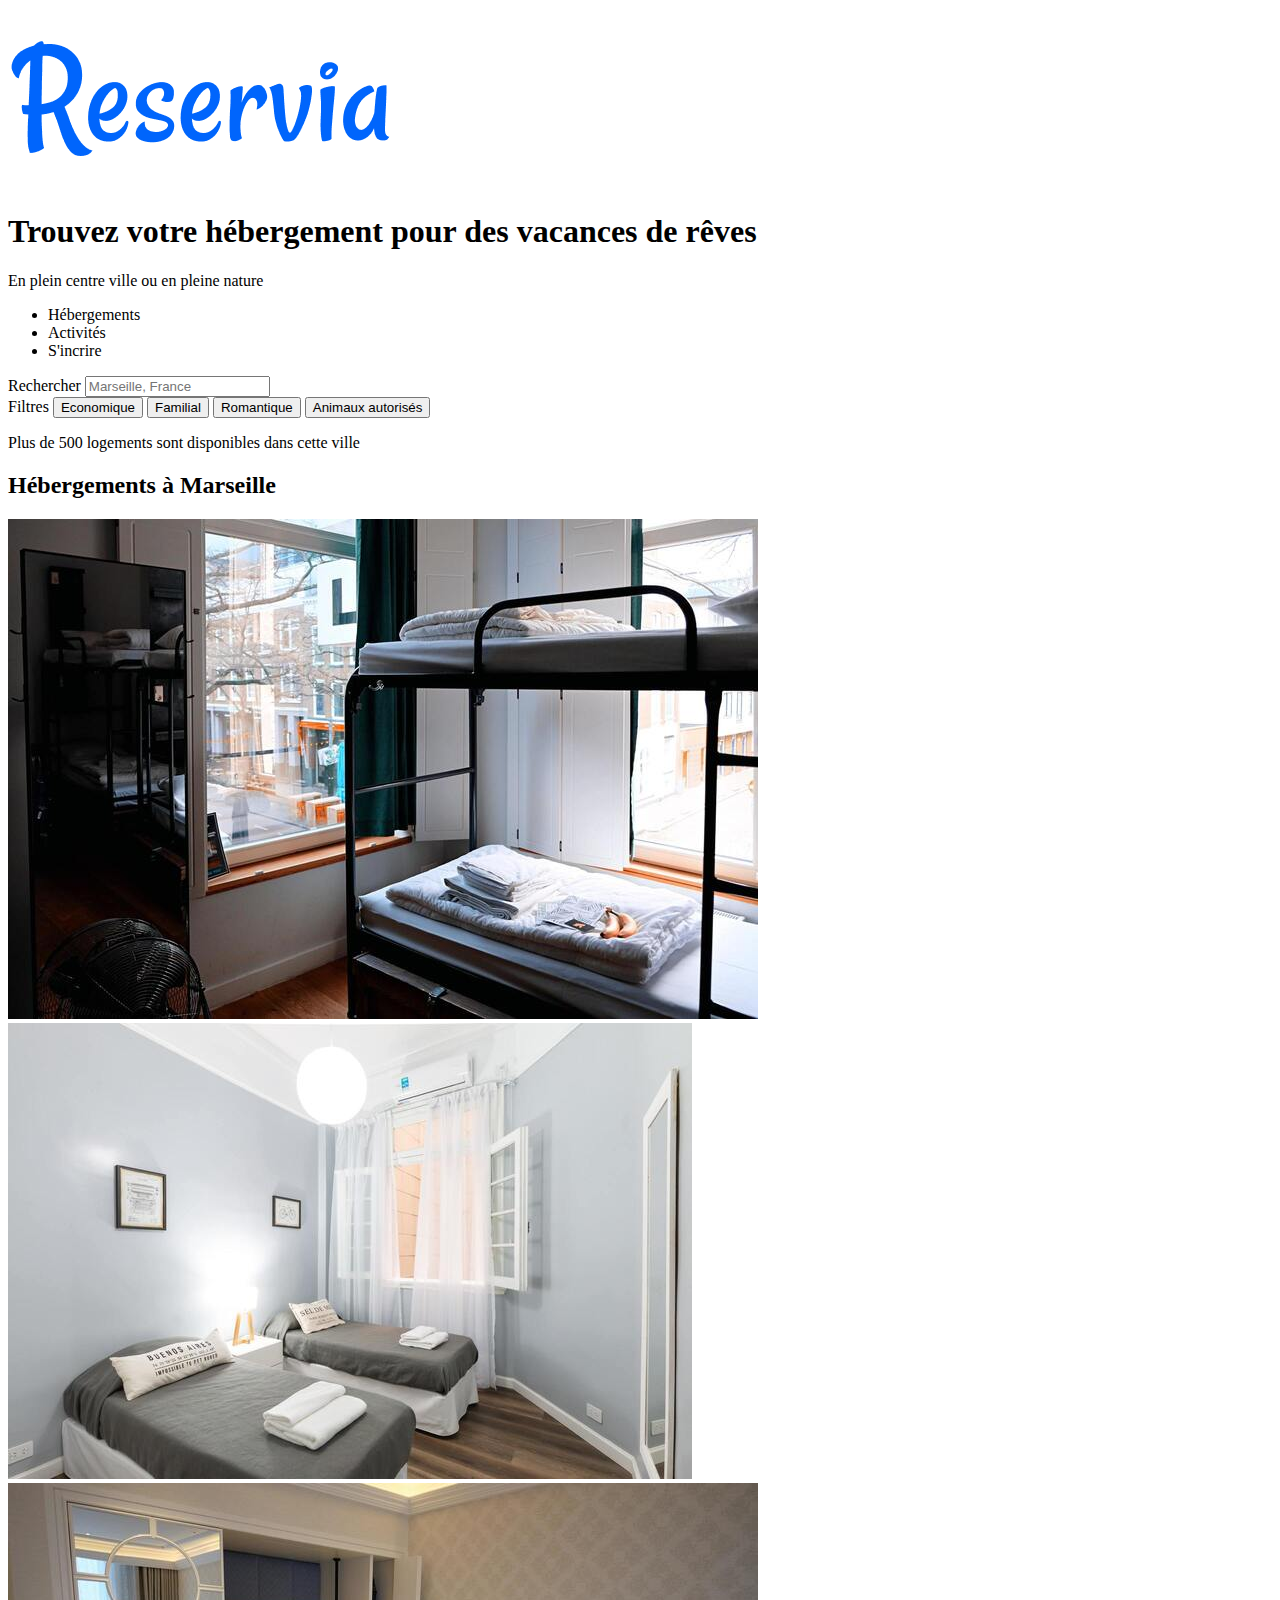
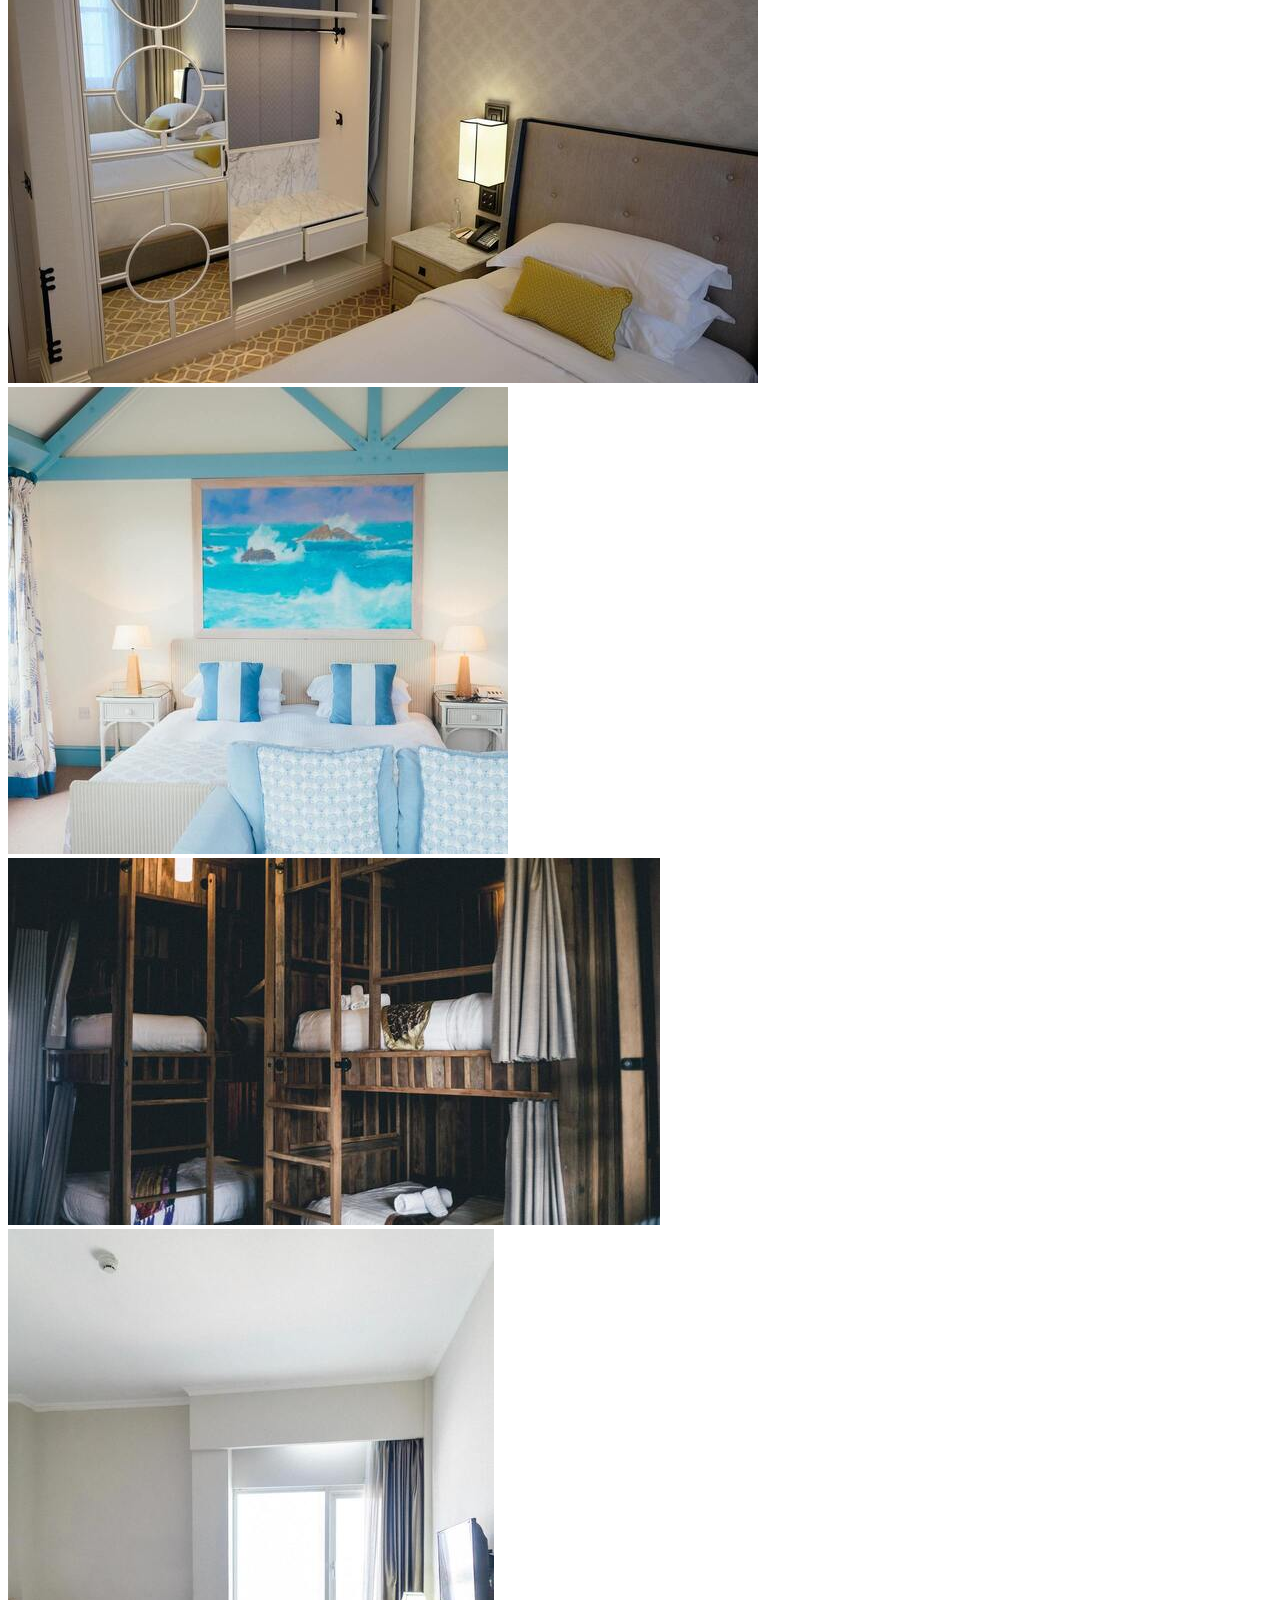
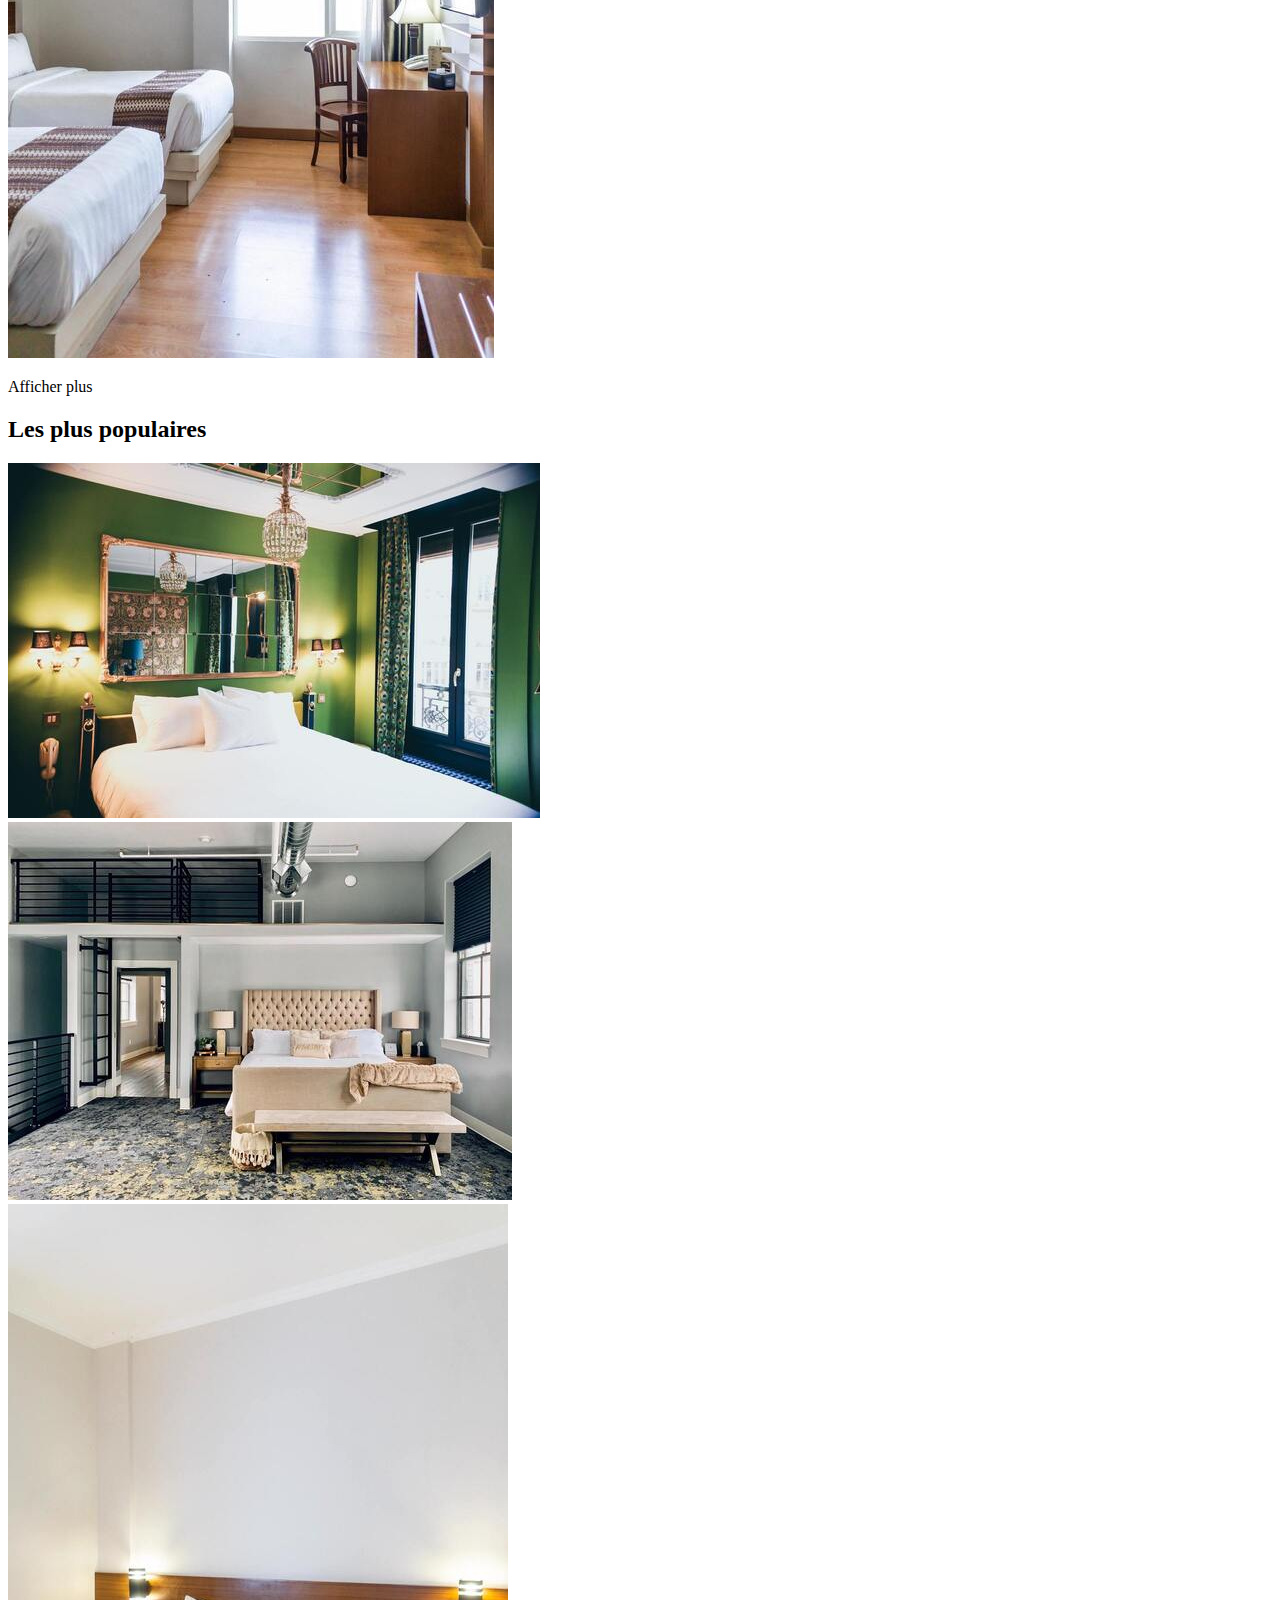
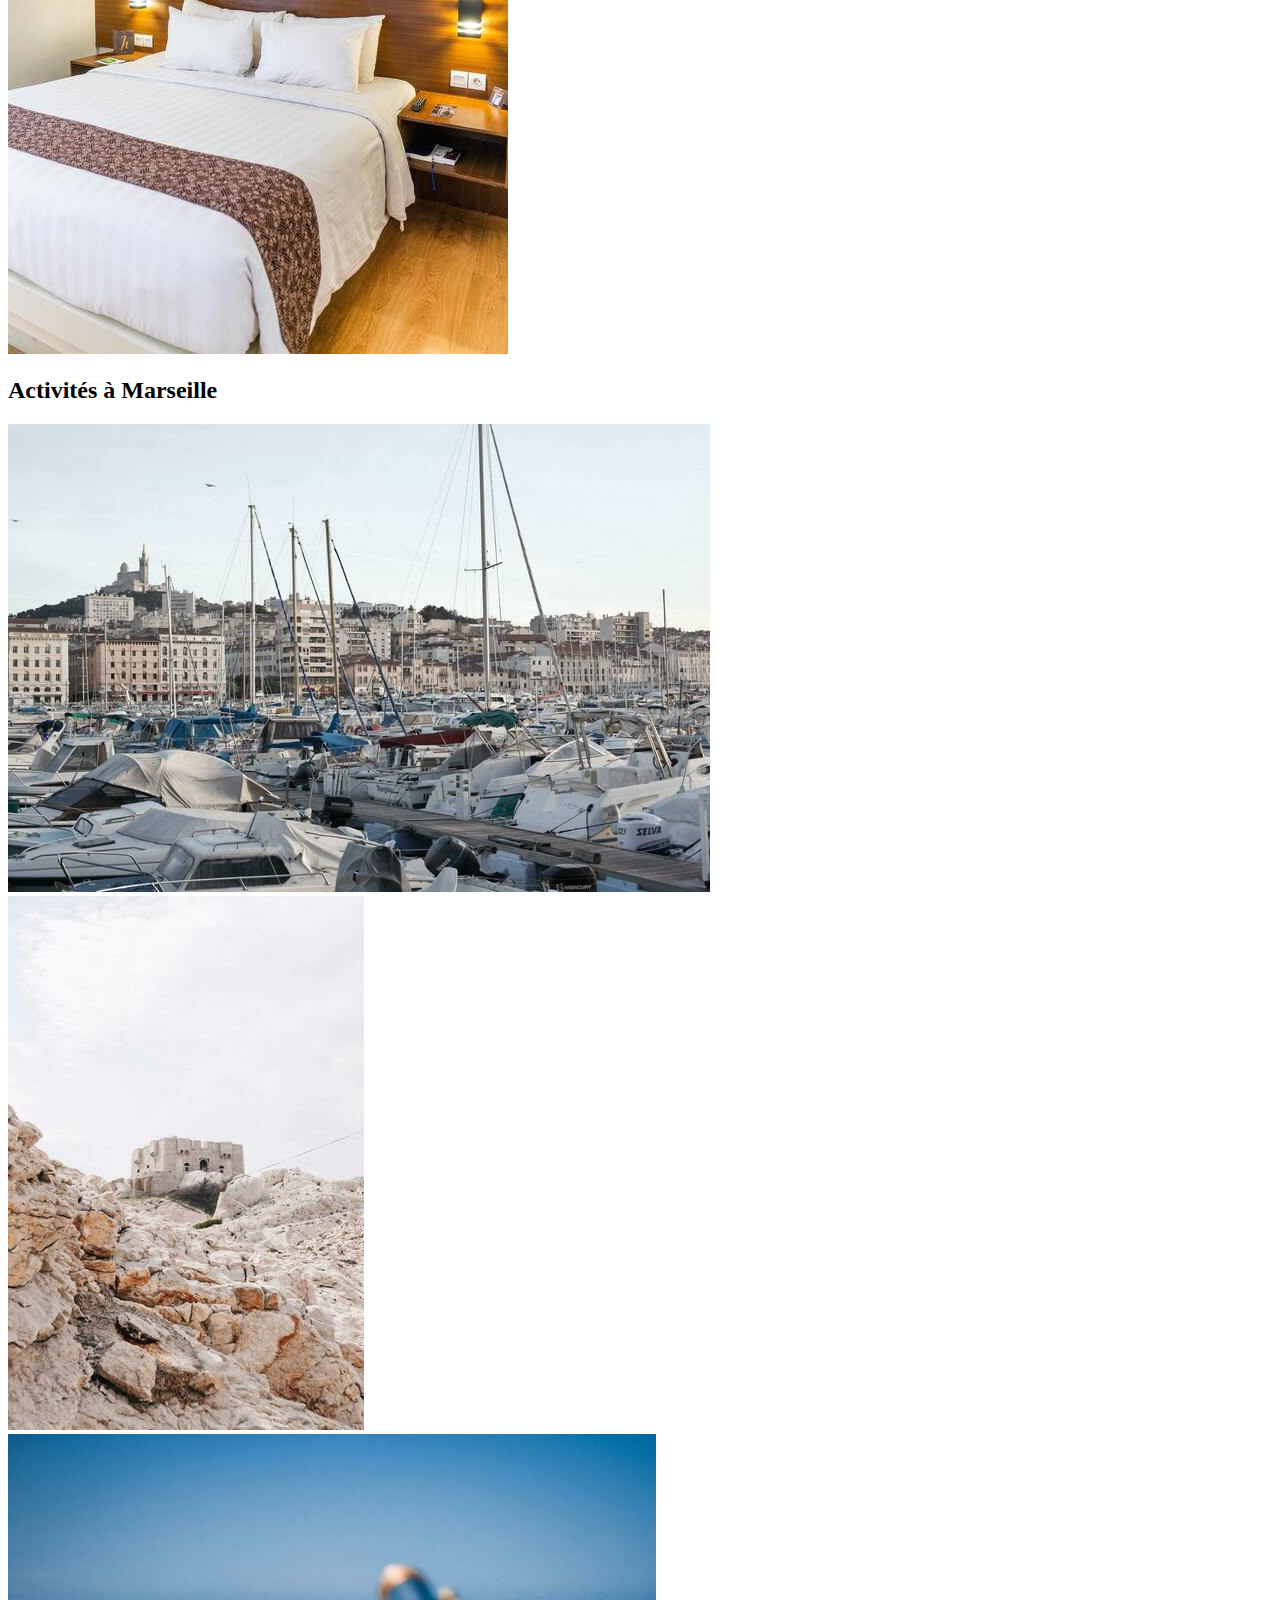
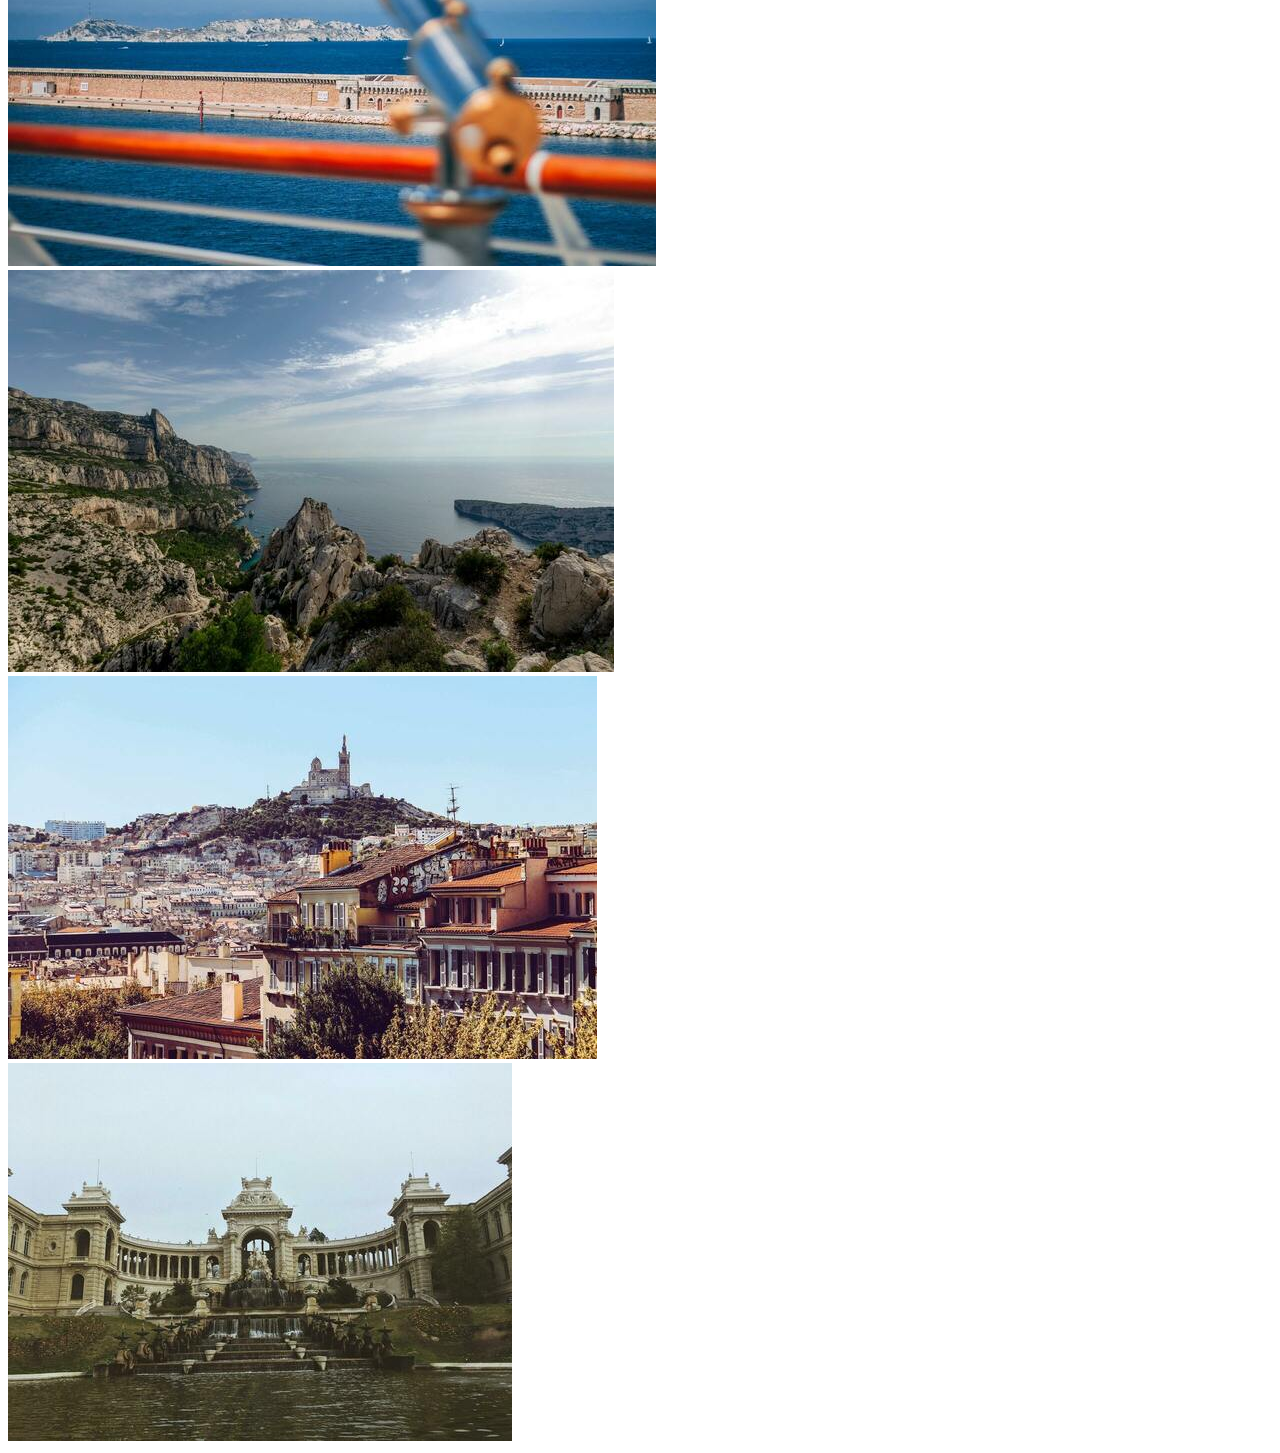
==== index.html @ 9b7e9d99 "add all images" ====
<!DOCTYPE html>
<html>
    <head>
        <meta charset="utf-8"/>
        <title>Reservia</title>
    </head>

    <body>
        <div id="container">
            
            <header>
                <div id="logo">
                    <img src="images/logo/Reservia.png" alt="logo"/>
                </div>

                <div id="slogan">
                    <h1>Trouvez votre hébergement pour des vacances de rêves</h1>
                    <p>En plein centre ville ou en pleine nature</p>
                </div>

                <nav>
                    <ul>
                        <li>Hébergements</li>
                        <li>Activités</li>
                        <li>S'incrire</li>
                    </ul>
                </nav>

                <div id="research">
                    <form methode="get">
                        <label for="research">Rechercher</label>
                        <input type="texte" name="research" id="research" placeholder="Marseille, France"/> 
                    </form>
                </div>

                <div id="filtres">
                    <form methode="get">
                        <label for="filtres">Filtres</label>
                        <input type="submit" value="Economique"/>
                        <input type="submit" value="Familial"/>
                        <input type="submit" value="Romantique"/>
                        <input type="submit" value="Animaux autorisés"/>
                    </form>
                </div>

                <div>
                    <p>Plus de 500 logements sont disponibles dans cette ville</p>
                </div>
            </header>

            <section>
                <article>
                    <h2>Hébergements à Marseille</h2>

                    <div>
                        <img src="images/hebergements/marcus-loke-WQJvWU_HZFo-unsplash.jpg" alt="Auberge La Cannebière"/>
                    </div>
                   
                    <div>
                        <img src="images/hebergements/fred-kleber-gTbaxaVLvsg-unsplash.jpg" alt="Hôtel du port"/>
                    </div>
                    
                    <div>
                        <img src="images/hebergements/reisetopia-B8WIgxA_PFU-unsplash.jpg" alt="Hôtel Les Mouettes"/>
                    </div>
                    
                    <div>
                        <img src="images/hebergements/annie-spratt-Eg1qcIitAuA-unsplash.jpg" alt="Hôtel de la mer"/>
                    </div>
                    
                    <div>
                        <img src="images/hebergements/nicate-lee-kT-ZyaiwBe0-unsplash.jpg" alt="Auberge Le Panier"/>
                    </div>
                    
                    <div>
                        <img src="images/hebergements/febrian-zakaria-M6S1WvfW68A-unsplash.jpg" alt="Hôtel chez Amina"/>
                    </div>
                    
                    <p>Afficher plus</p>
                </article>

                <aside>
                    <h2>Les plus populaires</h2>

                    <div>
                        <img src="images/hebergements/emile-guillemot-Bj_rcSC5XfE-unsplash.jpg" alt="Hôtel Le soleil du matin"/>
                    </div>
                    
                    <div>
                        <img src="images/hebergements/aw-creative-VGs8z60yT2c-unsplash.jpg" alt="Au coeur de l'eau Chamvres d'hôtes"/>
                    </div>
                    
                    <div>
                        <img src="images/hebergements/febrian-zakaria-sjvU0THccQA-unsplash.jpg" alt="Hôtel Tout bleu et Blanc"/>
                    </div>
                    
                </aside>
            </section>

            <section>
                <h2>Activités à Marseille</h2>

                <div>
                    <img src="images/activites/reno-laithienne-QUgJhdY5Fyk-unsplash.jpg" alt="Vieux Port"/>
                </div>

                <div>
                    <img src="images/activites/paul-hermann-QFTrLdQIRhI-unsplash.jpg" alt="Fort de Pomègues"/>
                </div>
                
                <div>
                    <img src="images/activites/kevin-hikari-rV_Qd1l-VXg-unsplash.jpg" alt="Îles du Frioul"/>
                </div>

                <div>
                    <img src="images/activites/kilyan-sockalingum-NR8-cBCN3aI-unsplash.jpg" alt="Parc National des Calanques"/>
                </div>

                <div>
                    <img src="images/activites/florian-wehde-xW9e8gdotxI-unsplash.jpg" alt="Notre-Dame-de-la-Garde"/>
                </div>

                <div>
                    <img src="images/activites/lena-paulin-wH2-EJoDcV0-unsplash.jpg" alt="Parc Longchamp"/>
                </div>
                
            </section>
        </div>

    </body>
</html>
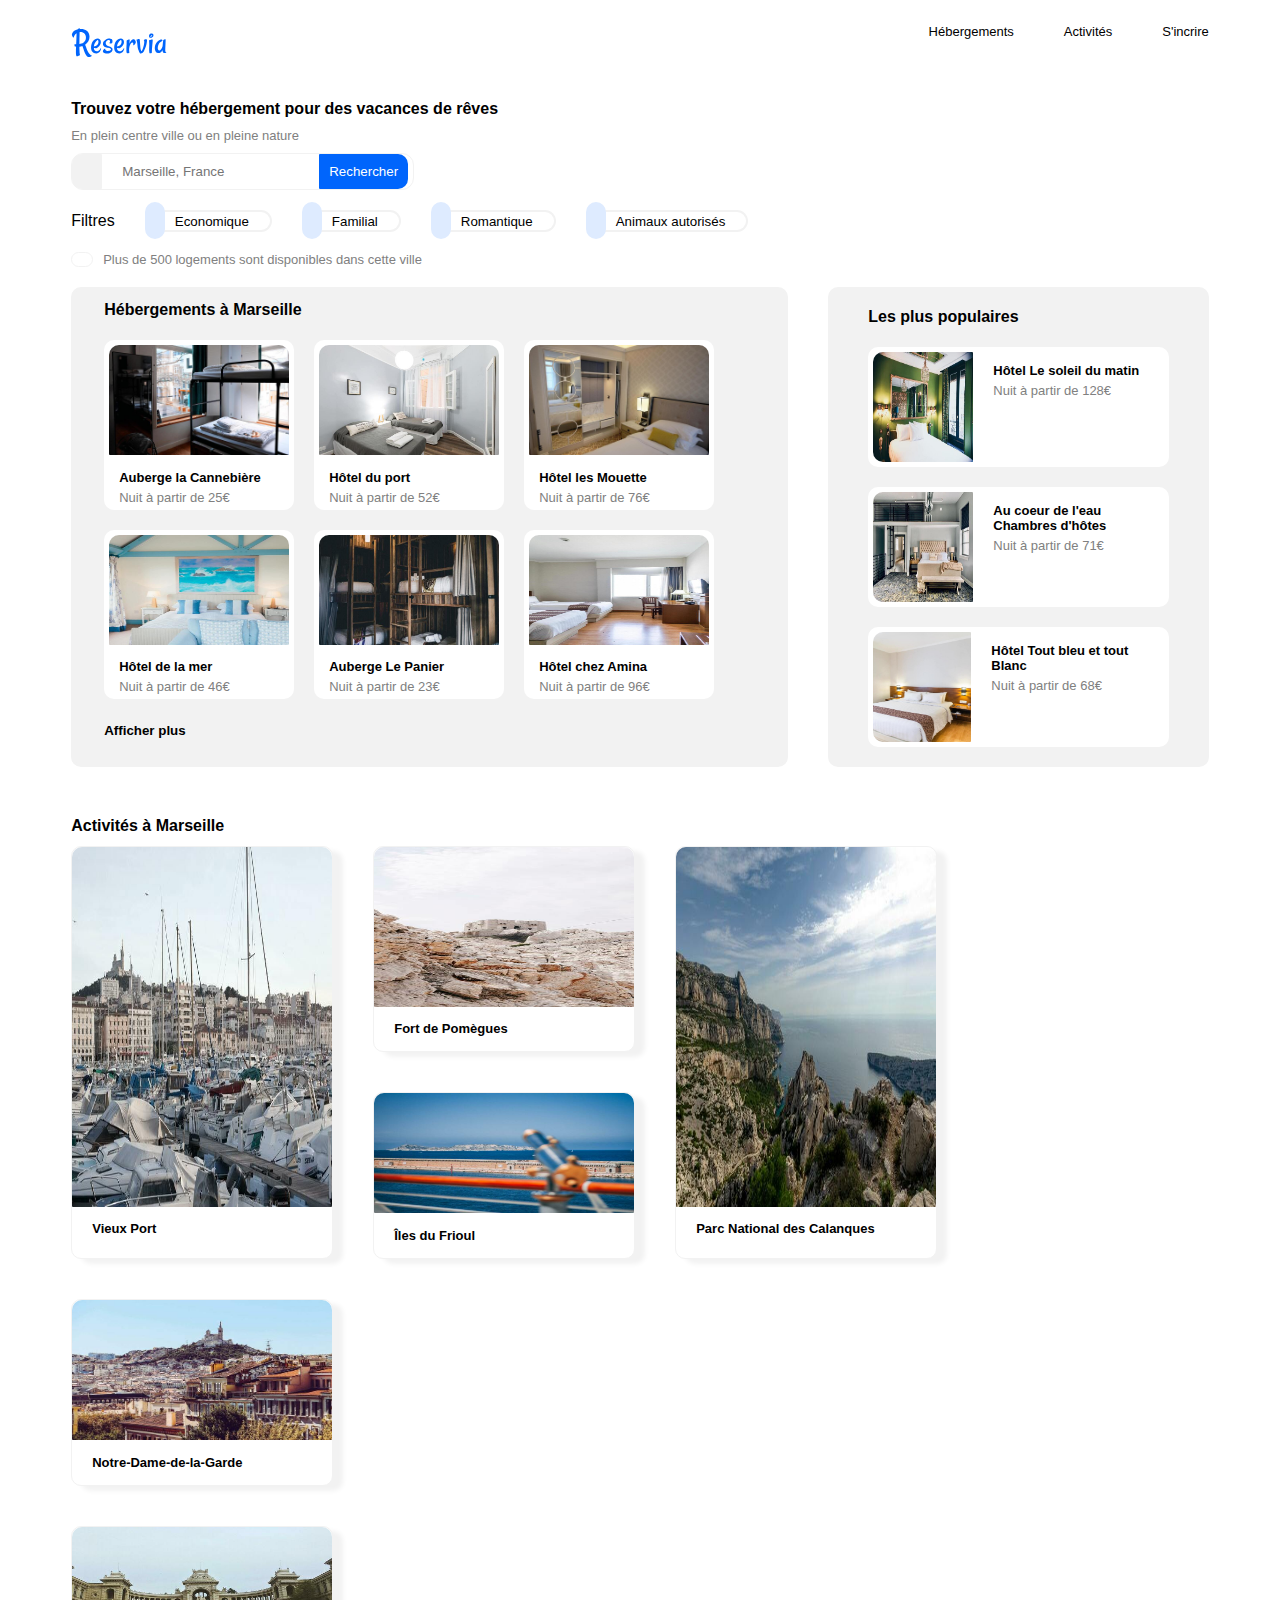
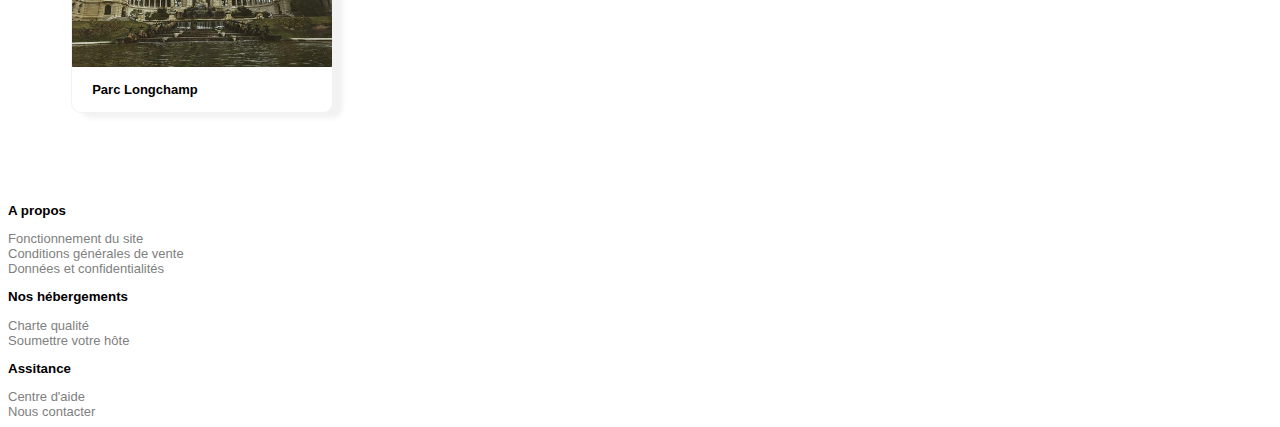
==== commit 81108f39: "edit html and add section 2 css" ====
--- a/index.html
+++ b/index.html
@@ -2,6 +2,8 @@
 <html>
     <head>
         <meta charset="utf-8"/>
+        <link href="fontawesome-free-5.15.1-web/css/all.css" rel="stylesheet">
+        <link href="stylesheet.css" rel="stylesheet">
         <title>Reservia</title>
     </head>
 
@@ -9,8 +11,18 @@
         <div id="container">
             
             <header>
-                <div id="logo">
-                    <img src="images/logo/Reservia.png" alt="logo"/>
+                <div id="header-nav">
+                    <div id="logo">
+                        <img src="images/logo/Reservia.svg" alt="logo"/>
+                    </div>
+    
+                    <nav>
+                        <ul>
+                            <li><a href="#accomodations">Hébergements</a></li>
+                            <li><a href="#activities">Activités</a></li>
+                            <li><a href="#">S'incrire</a></li>
+                        </ul>
+                    </nav>
                 </div>
 
                 <div id="slogan">
@@ -18,113 +30,266 @@
                     <p>En plein centre ville ou en pleine nature</p>
                 </div>
 
-                <nav>
-                    <ul>
-                        <li>Hébergements</li>
-                        <li>Activités</li>
-                        <li>S'incrire</li>
-                    </ul>
-                </nav>
-
                 <div id="research">
+                    <i class="fas fa-map-marker-alt"></i>
+
                     <form methode="get">
-                        <label for="research">Rechercher</label>
-                        <input type="texte" name="research" id="research" placeholder="Marseille, France"/> 
+                        <input type="texte" name="research" id="research_button" placeholder="Marseille, France"/> 
+                        <input type="button" value="Rechercher" id="clic_research"/>
                     </form>
                 </div>
-
-                <div id="filtres">
-                    <form methode="get">
+            
+                <div>
+                    <form id="filter_form" method="get">
                         <label for="filtres">Filtres</label>
-                        <input type="submit" value="Economique"/>
-                        <input type="submit" value="Familial"/>
-                        <input type="submit" value="Romantique"/>
-                        <input type="submit" value="Animaux autorisés"/>
+                        
+                        <div class="filter">
+                            <i class="fas fa-money-bill-wave filter_icon"></i>
+                            <input type="button" value="Economique"/>
+                        </div>
+                        
+                        <div class="filter">
+                            <i class="fas fa-child filter_icon"></i>
+                            <input type="button" value="Familial"/>
+                        </div>        
+                        
+                        <div class="filter">
+                            <i class="fas fa-heart filter_icon"></i>
+                            <input type="button" value="Romantique"/>
+                        </div>
+                        
+                        <div class="filter">
+                            <i class="fas fa-dog filter_icon"></i>
+                            <input type="button" value="Animaux autorisés"/>
+                        </div>       
                     </form>
                 </div>
-
-                <div>
+            
+                <div id="information">
+                    <i class="fas fa-info"></i>
                     <p>Plus de 500 logements sont disponibles dans cette ville</p>
                 </div>
             </header>
 
-            <section>
+            <section id="accomodation_section">
+                
                 <article>
-                    <h2>Hébergements à Marseille</h2>
-
-                    <div>
-                        <img src="images/hebergements/marcus-loke-WQJvWU_HZFo-unsplash.jpg" alt="Auberge La Cannebière"/>
-                    </div>
-                   
-                    <div>
-                        <img src="images/hebergements/fred-kleber-gTbaxaVLvsg-unsplash.jpg" alt="Hôtel du port"/>
+                    <div>
+                        <h1>Hébergements à Marseille</h1>
+                    </div>
+
+                    <div id="accomodations">
+                        <div class="accomodation_border">
+                            <img class="accomodation_pic" src="images/hebergements/marcus-loke-WQJvWU_HZFo-unsplash.jpg" alt="Auberge La Cannebière"/>
+                            <div class="accomodation_description">
+                                <h2>Auberge la Cannebière</h2>
+                                <p>Nuit à partir de 25€</p>
+                                <i class="fas fa-star blue"></i>
+                                <i class="fas fa-star blue"></i>
+                                <i class="fas fa-star blue"></i>
+                                <i class="fas fa-star blue"></i>
+                                <i class="fas fa-star blue"></i>
+                                <i class="fas fa-star"></i>
+                            </div>
+                        </div>
+                       
+                        <div class="accomodation_border">
+                            <img class="accomodation_pic" src="images/hebergements/fred-kleber-gTbaxaVLvsg-unsplash.jpg" alt="Hôtel du port"/>
+                            <div class="accomodation_description">
+                                <h2>Hôtel du port</h2>
+                                <p>Nuit à partir de 52€</p>
+                                <i class="fas fa-star blue"></i>
+                                <i class="fas fa-star blue"></i>
+                                <i class="fas fa-star blue"></i>
+                                <i class="fas fa-star blue"></i>
+                                <i class="fas fa-star blue"></i>
+                                <i class="fas fa-star blue"></i></Var>
+                            </div>
+                        </div>
+                        
+                        <div class="accomodation_border">
+                            <img class="accomodation_pic" src="images/hebergements/reisetopia-B8WIgxA_PFU-unsplash.jpg" alt="Hôtel Les Mouettes"/>
+                            <div class="accomodation_description">
+                                <h2>Hôtel les Mouette</h2>
+                                <p>Nuit à partir de 76€</p>
+                                <i class="fas fa-star blue"></i>
+                                <i class="fas fa-star blue"></i>
+                                <i class="fas fa-star blue"></i>
+                                <i class="fas fa-star blue"></i>
+                                <i class="fas fa-star"></i>
+                            </div>
+                        </div>
+                        
+                        <div class="accomodation_border">
+                            <img class="accomodation_pic" src="images/hebergements/annie-spratt-Eg1qcIitAuA-unsplash.jpg" alt="Hôtel de la mer"/>
+                            <div class="accomodation_description">
+                                <h2>Hôtel de la mer</h2>
+                                <p>Nuit à partir de 46€</p>
+                                <i class="fas fa-star blue"></i>
+                                <i class="fas fa-star blue"></i>
+                                <i class="fas fa-star blue"></i>
+                                <i class="fas fa-star"></i>
+                                <i class="fas fa-star"></i>
+                            </div>
+                        </div>
+                        
+                        <div class="accomodation_border">
+                            <img class="accomodation_pic" src="images/hebergements/nicate-lee-kT-ZyaiwBe0-unsplash.jpg" alt="Auberge Le Panier"/>
+                            <div class="accomodation_description">
+                                <h2>Auberge Le Panier</h2>
+                                <p>Nuit à partir de 23€</p>
+                                <i class="fas fa-star blue"></i>
+                                <i class="fas fa-star blue"></i>
+                                <i class="fas fa-star blue"></i>
+                                <i class="fas fa-star blue"></i>
+                                <i class="fas fa-star"></i>
+                            </div>
+                        </div>
+                        
+                        <div class="accomodation_border">
+                            <img class="accomodation_pic" src="images/hebergements/febrian-zakaria-M6S1WvfW68A-unsplash.jpg" alt="Hôtel chez Amina"/>
+                            <div class="accomodation_description">
+                                <h2>Hôtel chez Amina</h2>
+                                <p>Nuit à partir de 96€</p>
+                                <i class="fas fa-star blue"></i>
+                                <i class="fas fa-star blue"></i>
+                                <i class="fas fa-star blue"></i>
+                                <i class="fas fa-star blue"></i>
+                                <i class="fas fa-star blue"></i>
+                            </div>
+                        </div>
                     </div>
                     
                     <div>
-                        <img src="images/hebergements/reisetopia-B8WIgxA_PFU-unsplash.jpg" alt="Hôtel Les Mouettes"/>
-                    </div>
-                    
-                    <div>
-                        <img src="images/hebergements/annie-spratt-Eg1qcIitAuA-unsplash.jpg" alt="Hôtel de la mer"/>
-                    </div>
-                    
-                    <div>
-                        <img src="images/hebergements/nicate-lee-kT-ZyaiwBe0-unsplash.jpg" alt="Auberge Le Panier"/>
-                    </div>
-                    
-                    <div>
-                        <img src="images/hebergements/febrian-zakaria-M6S1WvfW68A-unsplash.jpg" alt="Hôtel chez Amina"/>
-                    </div>
-                    
-                    <p>Afficher plus</p>
+                        <h3>Afficher plus</h3>
+                    </div>
                 </article>
 
                 <aside>
-                    <h2>Les plus populaires</h2>
-
-                    <div>
-                        <img src="images/hebergements/emile-guillemot-Bj_rcSC5XfE-unsplash.jpg" alt="Hôtel Le soleil du matin"/>
-                    </div>
-                    
-                    <div>
-                        <img src="images/hebergements/aw-creative-VGs8z60yT2c-unsplash.jpg" alt="Au coeur de l'eau Chamvres d'hôtes"/>
-                    </div>
-                    
-                    <div>
-                        <img src="images/hebergements/febrian-zakaria-sjvU0THccQA-unsplash.jpg" alt="Hôtel Tout bleu et Blanc"/>
-                    </div>
-                    
+                    <div id="popular">
+
+                        <div id="popular-chart_line">
+                            <h1>Les plus populaires</h1>
+                            <i class="fas fa-chart-line"></i>
+                        </div>
+    
+                        <div class="popular_accomodation accomodation_border">
+                            <img class="popular_pic" src="images/hebergements/emile-guillemot-Bj_rcSC5XfE-unsplash.jpg" alt="Hôtel Le soleil du matin"/>
+                            <div class="popular_description">
+                                <div class="popular_title">
+                                    <h2>Hôtel Le soleil du matin</h2>
+                                    <p>Nuit à partir de 128€</p>
+                                </div>
+                                <div class="popular_star">
+                                    <i class="fas fa-star blue"></i>
+                                    <i class="fas fa-star blue"></i>
+                                    <i class="fas fa-star blue"></i>
+                                    <i class="fas fa-star blue"></i>
+                                    <i class="fas fa-star blue"></i>
+                                </div>
+                            </div>
+                        </div>
+                        
+                        <div class="popular_accomodation accomodation_border">
+                            <img class="popular_pic" src="images/hebergements/aw-creative-VGs8z60yT2c-unsplash.jpg" alt="Au coeur de l'eau Chambres d'hôtes"/>
+                            <div class="popular_description">
+                                <div class="popular_title">
+                                    <h2>Au coeur de l'eau Chambres d'hôtes</h2>
+                                    <p>Nuit à partir de 71€</p>
+                                </div>
+                                <div class="popular_star">
+                                    <i class="fas fa-star blue"></i>
+                                    <i class="fas fa-star blue"></i>    
+                                    <i class="fas fa-star blue"></i>
+                                    <i class="fas fa-star blue"></i>
+                                    <i class="fas fa-star"></i>
+                                </div>
+                            </div>
+                        </div>
+                        
+                        <div class="popular_accomodation accomodation_border">
+                            <img class="popular_pic" src="images/hebergements/febrian-zakaria-sjvU0THccQA-unsplash.jpg" alt="Hôtel Tout bleu et Blanc"/>
+                            <div class="popular_description">
+                                <div class="popular_title">
+                                    <h2>Hôtel Tout bleu et tout Blanc</h2>
+                                    <p>Nuit à partir de 68€</p>
+                                </div>
+                                <div class="popular_star">
+                                    <i class="fas fa-star blue"></i>
+                                    <i class="fas fa-star blue"></i>
+                                    <i class="fas fa-star blue"></i>
+                                    <i class="fas fa-star blue"></i>
+                                    <i class="fas fa-star"></i>
+                                </div>
+                            </div>
+                        </div>
+                    </div>
                 </aside>
             </section>
 
-            <section>
-                <h2>Activités à Marseille</h2>
-
-                <div>
-                    <img src="images/activites/reno-laithienne-QUgJhdY5Fyk-unsplash.jpg" alt="Vieux Port"/>
-                </div>
-
-                <div>
-                    <img src="images/activites/paul-hermann-QFTrLdQIRhI-unsplash.jpg" alt="Fort de Pomègues"/>
-                </div>
-                
-                <div>
-                    <img src="images/activites/kevin-hikari-rV_Qd1l-VXg-unsplash.jpg" alt="Îles du Frioul"/>
-                </div>
-
-                <div>
-                    <img src="images/activites/kilyan-sockalingum-NR8-cBCN3aI-unsplash.jpg" alt="Parc National des Calanques"/>
-                </div>
-
-                <div>
-                    <img src="images/activites/florian-wehde-xW9e8gdotxI-unsplash.jpg" alt="Notre-Dame-de-la-Garde"/>
-                </div>
-
-                <div>
-                    <img src="images/activites/lena-paulin-wH2-EJoDcV0-unsplash.jpg" alt="Parc Longchamp"/>
-                </div>
-                
+            <section id="activity_section">
+                <div>
+                    <h1>Activités à Marseille</h1>
+                </div>
+
+                <div id="activity">
+                    <div class="activity_border">
+                        <img class="activity_lg_size activity_image" src="images/activites/reno-laithienne-QUgJhdY5Fyk-unsplash.jpg" alt="Vieux Port"/>
+                        <h2 class="activity_description">Vieux Port</h2>
+                    </div>
+    
+                    <div>
+                        <div class="activity_border">
+                            <img class="activity_md_size activity_image" src="images/activites/paul-hermann-QFTrLdQIRhI-unsplash.jpg" alt="Fort de Pomègues"/>
+                            <h2 class="activity_description">Fort de Pomègues</h2>
+                        </div>
+                        
+                        <div class="activity_border">
+                            <img class="activity_sm_size activity_image" src="images/activites/kevin-hikari-rV_Qd1l-VXg-unsplash.jpg" alt="Îles du Frioul"/>
+                            <h2 class="activity_description">Îles du Frioul</h2>
+                        </div>
+                    </div>
+    
+                    <div class="activity_border">
+                        <img class="activity_lg_size activity_image" src="images/activites/kilyan-sockalingum-NR8-cBCN3aI-unsplash.jpg" alt="Parc National des Calanques"/>
+                        <h2 class="activity_description">Parc National des Calanques</h2>
+                    </div>
+    
+                    <div>
+                        <div class="activity_border_last">
+                            <img class="activity_half_size activity_image" src="images/activites/florian-wehde-xW9e8gdotxI-unsplash.jpg" alt="Notre-Dame-de-la-Garde"/>
+                            <h2 class="activity_description">Notre-Dame-de-la-Garde</h2>
+                        </div>
+        
+                        <div class="activity_border_last">
+                            <img class="activity_half_size activity_image" src="images/activites/lena-paulin-wH2-EJoDcV0-unsplash.jpg" alt="Parc Longchamp"/>
+                            <h2 class="activity_description">Parc Longchamp</h2>
+                        </div>
+                    </div>
+                </div>
             </section>
+
+            <footer>
+                <div>
+                    <h3>A propos</h3>
+                    <p>Fonctionnement du site</p>
+                    <p>Conditions générales de vente</p>
+                    <p>Données et confidentialités</p>
+                </div>
+
+                <div>
+                    <h3>Nos hébergements</h3>
+                    <p>Charte qualité</p>
+                    <p>Soumettre votre hôte</p>
+                </div>
+
+                <div>
+                    <h3>Assitance</h3>
+                    <p>Centre d'aide</p>
+                    <p>Nous contacter</p>
+                </div>
+            </footer>
+        
         </div>
 
     </body>
--- a/stylesheet.css
+++ b/stylesheet.css
@@ -0,0 +1,312 @@
+@font-face {
+    font-family: "raleway";
+    src: url("raleway/Raleway-Regular.ttf") format("truetype");
+    font-style: normal;
+    font-weight: normal;
+}
+
+body {
+    font-family: "raleway", Arial, Helvetica, sans-serif;
+    font-weight: normal;
+}
+
+h1 {
+    font-size: medium;
+}
+
+h2 {
+    font-size: small;
+    margin-bottom: 5px;
+}
+
+h3 {
+    font-size: smaller;
+}
+
+#logo {
+    margin-bottom: 20px;
+}
+
+p, li {
+    font-size: small;
+    color: grey;
+}
+
+#header-nav {
+    display: flex;
+    justify-content: space-between;
+}
+
+header {
+    width: 90%;
+    margin: auto;
+    margin-bottom: 20px;
+}
+
+#logo {
+    margin-top: 12px;
+}
+
+ul {
+    list-style-type: none;
+    display: flex;
+    justify-content: flex-end;
+    flex-wrap: wrap;
+}
+
+li {
+    margin-left: 50px;
+}
+
+a {
+    text-decoration: none;
+    color: black;
+}
+
+a:hover {
+    color: #0065FC;
+    border-top: solid 1px #0065FC;
+    padding-top: 20px;
+}
+
+#filter_form {
+    margin: 20px 0px;
+}
+
+form, #research {
+    display: flex;
+}
+
+#research {
+   width: 30%;
+   margin: 10px 0px;
+   border: solid 1px #F2F2F2;
+   border-radius: 12px 12px;
+}
+
+#research_button {
+    padding: 10px 20px;
+}
+
+#clic_research {
+    background-color: #0065FC;
+    border-radius: 1px 10px 10px 1px;
+    padding-right: 10px;
+    color: white;
+}
+
+#clic_research:focus {
+    outline: none;
+}
+
+#information {
+    display: flex;
+}
+
+.fa-map-marker-alt {
+    padding-left: 15px;
+    padding-right: 15px;
+    background-color: #F2F2F2;
+    border-radius: 10px 1px 1px 10px;
+}
+
+.filter_icon {
+    color: #0065FC;
+    background-color: #DEEBFF;
+    border: #DEEBFF;
+    border-radius: 50px 50px;
+    padding: 10px 10px;
+}
+
+input:focus {
+    outline: none;
+}
+
+input {
+    border: none;
+    background-color: white;
+    padding-left: 10px;
+}
+
+input:hover {
+    color:#0065FC;
+    font-weight: bold;
+}
+
+.fa-info {
+    font-size: x-small;
+    color: #0065FC ;
+    border: solid 1px #F2F2F2;
+    border-radius: 50px 50px;
+    margin-right: 10px;
+    padding: 5px 10px;
+}
+
+.filter {
+    border-top: solid 2px #F2F2F2;
+    border-right: solid 2px #F2F2F2;
+    border-bottom: solid 2px #F2F2F2;
+    border-radius: 50px 50px;
+    margin-left: 30px;
+    padding-right: 15px;
+}
+
+label, p, .fa-map-marker-alt {
+    display: flex;
+    align-items: center;
+    margin-top: 0px;
+    margin-bottom: 0px;
+}
+
+article {
+    width: 60%;
+    margin-left: 5%;
+    margin-right: 40px;
+    padding-left: 30px;
+    border: #F2F2F2 solid;
+    background-color: #F2F2F2;
+    border-radius: 10px 10px;
+}
+
+#accomodations {
+    width: auto;
+    display: flex;
+    flex-wrap: wrap;
+}
+
+.accomodation_pic {
+    width: 180px;
+    height: 110px;
+    border-radius: 10px 10px 1px 1px;
+}
+
+.accomodation_description {
+    padding-left: 10px;
+}
+
+.accomodation_border {
+    border: white 2px;
+    background-color: white;
+    border-radius: 10px 10px;
+    margin-bottom: 10px;
+    margin-top: 10px;
+    margin-right: 20px;
+    padding: 5px 5px;
+}
+
+#accomodation_section {
+    display: flex;
+}
+
+aside {
+    width: 30%;
+    margin-right: 5%;
+    border: #F2F2F2;
+    background-color: #F2F2F2;
+    border-radius: 10px 10px;
+    padding: 10px 20px;
+}
+
+#popular {
+    display: flex;
+    flex-direction: column;
+    padding-left: 20px;
+}
+
+.fa-chart-line {
+    margin-top: 20px;
+}
+
+.popular_pic {
+    width: 100px;
+    height: 110px;
+    margin-right: 20px;
+    border-radius: 10px 1px 1px 10px;
+}
+
+#popular-chart_line {
+    display: flex;
+    justify-content: space-between;
+}
+
+.popular_accomodation {
+    display: flex;
+}
+.popular_description {
+    display: flex;
+    flex-direction: column;
+}
+
+.popular_title {
+    display: flex;
+    flex-direction: column;
+    flex: 1;
+}
+
+.fa-star.blue {
+    color: #0065FC;
+    font-size: x-small;
+}
+.fa-star {
+    color: #F2F2F2;
+    font-size: x-small;
+}
+
+#activity_section {
+    width: 90%;
+    margin: auto;
+    margin-top: 50px;
+    margin-bottom: 50px;
+}
+
+#activity {
+    display: flex;
+    flex-wrap: wrap;
+    margin-right: 0px;
+}
+
+.activity_border {
+    border:#F2F2F2 solid 1px;
+    background-color: white;
+    border-radius: 10px 10px;
+    box-shadow: 10px 5px 5px #F2F2F2;
+    margin-right: 40px;
+    margin-bottom: 40px;
+}
+
+.activity_border_last {
+    border:#F2F2F2 solid 1px;
+    background-color: white;
+    border-radius: 10px 10px;
+    box-shadow: 10px 5px 5px #F2F2F2;
+    margin-bottom: 40px;
+}
+
+.activity_image {
+    border-radius: 10px 10px 1px 1px;
+}
+
+.activity_description {
+    padding-left: 20px;
+    padding-bottom: 10px;
+}
+
+.activity_sm_size {
+    width: 260px;
+    height: 120px;
+}
+
+.activity_md_size {
+    width: 260px;
+    height: 160px;
+}
+
+.activity_lg_size {
+    width: 260px;
+    height: 360px;
+}
+
+.activity_half_size {
+    width: 260px;
+    height: 140px;
+}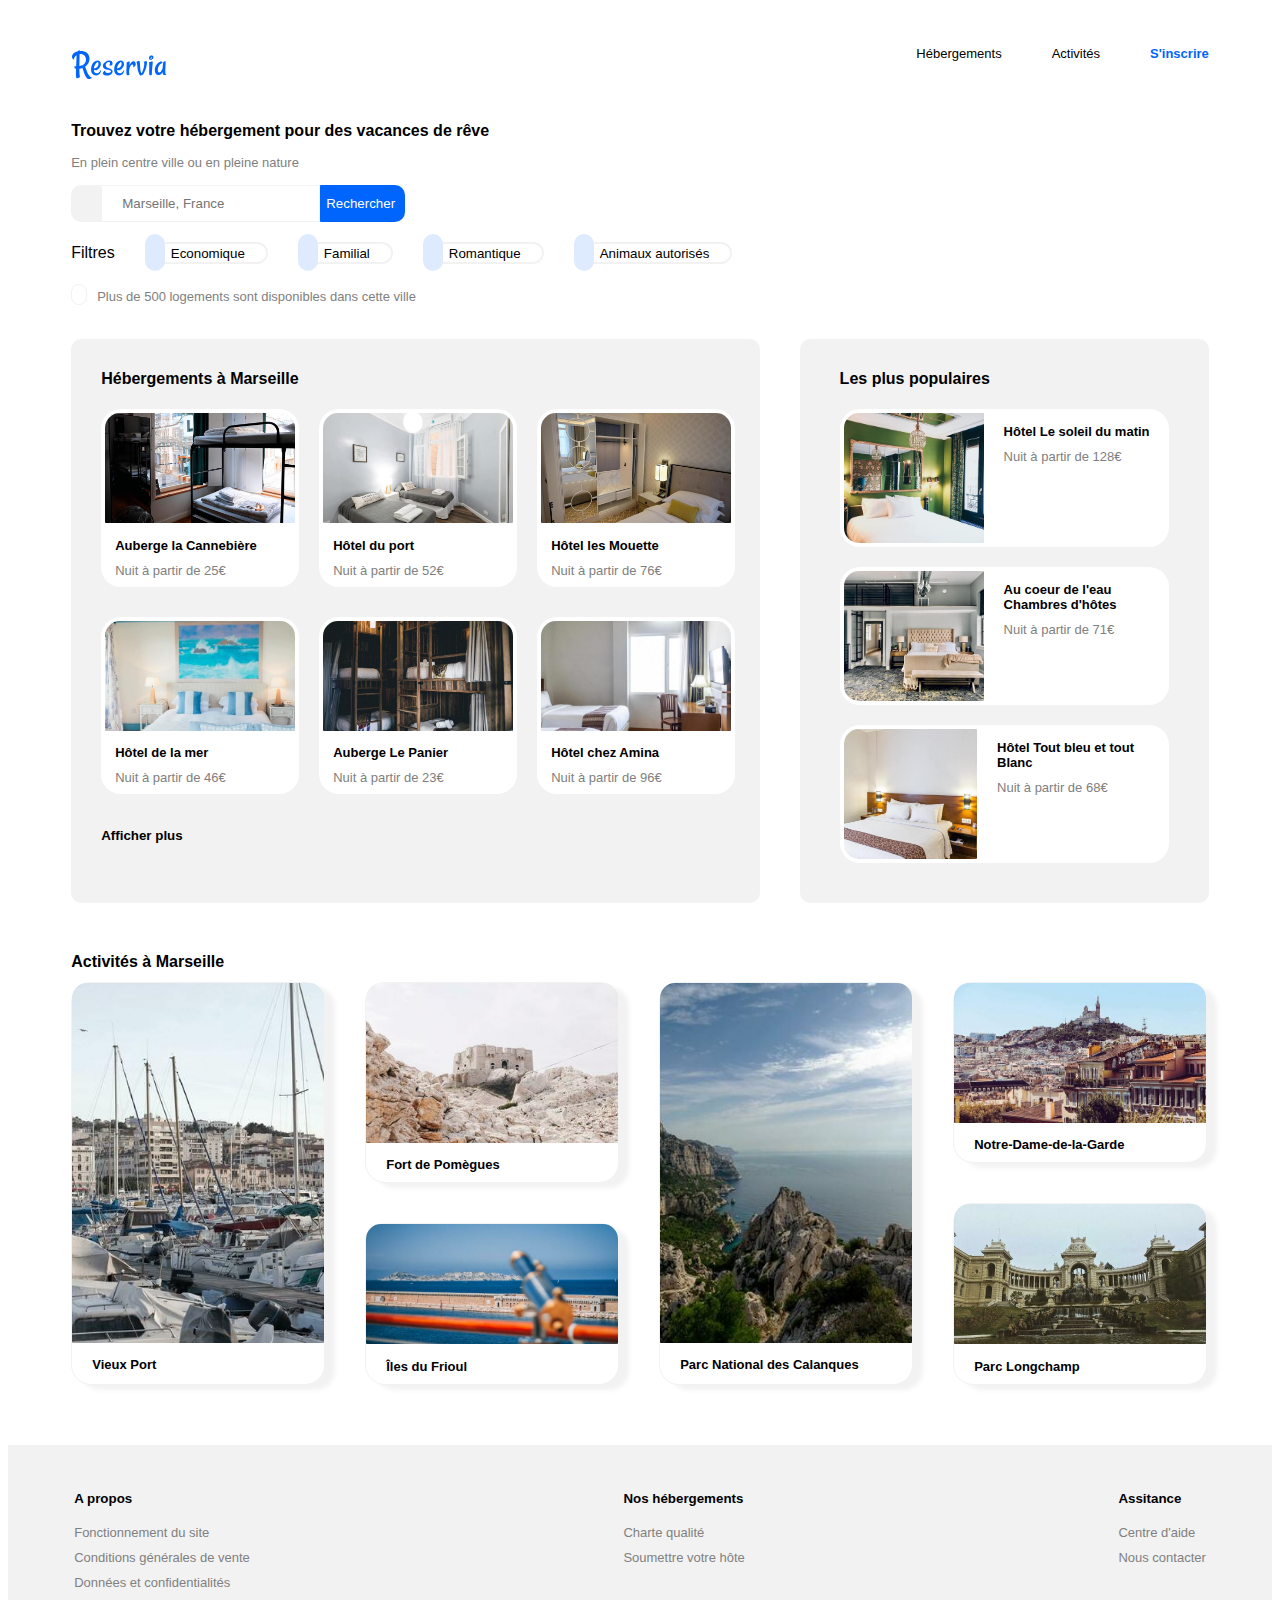
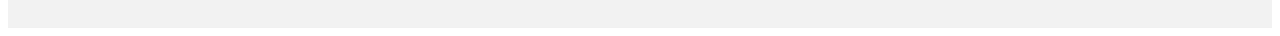
==== commit 2884c2b8: "responsive for tablette" ====
--- a/index.html
+++ b/index.html
@@ -18,15 +18,15 @@
     
                     <nav>
                         <ul>
-                            <li><a href="#accomodations">Hébergements</a></li>
-                            <li><a href="#activities">Activités</a></li>
-                            <li><a href="#">S'incrire</a></li>
+                            <li><a href="#accomodation_section">Hébergements</a></li>
+                            <li><a href="#activity">Activités</a></li>
+                            <li><a href="#"><strong>S'inscrire</strong></a></li>
                         </ul>
                     </nav>
                 </div>
 
                 <div id="slogan">
-                    <h1>Trouvez votre hébergement pour des vacances de rêves</h1>
+                    <h1>Trouvez votre hébergement pour des vacances de rêve</h1>
                     <p>En plein centre ville ou en pleine nature</p>
                 </div>
 
@@ -36,7 +36,11 @@
                     <form methode="get">
                         <input type="texte" name="research" id="research_button" placeholder="Marseille, France"/> 
                         <input type="button" value="Rechercher" id="clic_research"/>
+                        <i class="fas fa-search"></i>
                     </form>
+
+                    
+
                 </div>
             
                 <div>
@@ -61,12 +65,15 @@
                         <div class="filter">
                             <i class="fas fa-dog filter_icon"></i>
                             <input type="button" value="Animaux autorisés"/>
-                        </div>       
+                        </div>
+                        
                     </form>
                 </div>
             
                 <div id="information">
-                    <i class="fas fa-info"></i>
+                    <div>
+                        <i class="fas fa-info"></i>
+                    </div>
                     <p>Plus de 500 logements sont disponibles dans cette ville</p>
                 </div>
             </header>
@@ -78,9 +85,9 @@
                         <h1>Hébergements à Marseille</h1>
                     </div>
 
-                    <div id="accomodations">
-                        <div class="accomodation_border">
-                            <img class="accomodation_pic" src="images/hebergements/marcus-loke-WQJvWU_HZFo-unsplash.jpg" alt="Auberge La Cannebière"/>
+                    <div id="accomodation">
+                        <div class="accomodation_border">
+                            <img class="accomodation_image cover_image" src="images/hebergements/marcus-loke-WQJvWU_HZFo-unsplash.jpg" alt="Auberge La Cannebière"/>
                             <div class="accomodation_description">
                                 <h2>Auberge la Cannebière</h2>
                                 <p>Nuit à partir de 25€</p>
@@ -94,7 +101,7 @@
                         </div>
                        
                         <div class="accomodation_border">
-                            <img class="accomodation_pic" src="images/hebergements/fred-kleber-gTbaxaVLvsg-unsplash.jpg" alt="Hôtel du port"/>
+                            <img class="accomodation_image cover_image" src="images/hebergements/fred-kleber-gTbaxaVLvsg-unsplash.jpg" alt="Hôtel du port"/>
                             <div class="accomodation_description">
                                 <h2>Hôtel du port</h2>
                                 <p>Nuit à partir de 52€</p>
@@ -108,7 +115,7 @@
                         </div>
                         
                         <div class="accomodation_border">
-                            <img class="accomodation_pic" src="images/hebergements/reisetopia-B8WIgxA_PFU-unsplash.jpg" alt="Hôtel Les Mouettes"/>
+                            <img class="accomodation_image cover_image" src="images/hebergements/reisetopia-B8WIgxA_PFU-unsplash.jpg" alt="Hôtel Les Mouettes"/>
                             <div class="accomodation_description">
                                 <h2>Hôtel les Mouette</h2>
                                 <p>Nuit à partir de 76€</p>
@@ -121,7 +128,7 @@
                         </div>
                         
                         <div class="accomodation_border">
-                            <img class="accomodation_pic" src="images/hebergements/annie-spratt-Eg1qcIitAuA-unsplash.jpg" alt="Hôtel de la mer"/>
+                            <img class="accomodation_image cover_image" src="images/hebergements/annie-spratt-Eg1qcIitAuA-unsplash.jpg" alt="Hôtel de la mer"/>
                             <div class="accomodation_description">
                                 <h2>Hôtel de la mer</h2>
                                 <p>Nuit à partir de 46€</p>
@@ -134,7 +141,7 @@
                         </div>
                         
                         <div class="accomodation_border">
-                            <img class="accomodation_pic" src="images/hebergements/nicate-lee-kT-ZyaiwBe0-unsplash.jpg" alt="Auberge Le Panier"/>
+                            <img class="accomodation_image cover_image" src="images/hebergements/nicate-lee-kT-ZyaiwBe0-unsplash.jpg" alt="Auberge Le Panier"/>
                             <div class="accomodation_description">
                                 <h2>Auberge Le Panier</h2>
                                 <p>Nuit à partir de 23€</p>
@@ -147,7 +154,7 @@
                         </div>
                         
                         <div class="accomodation_border">
-                            <img class="accomodation_pic" src="images/hebergements/febrian-zakaria-M6S1WvfW68A-unsplash.jpg" alt="Hôtel chez Amina"/>
+                            <img class="accomodation_image cover_image" src="images/hebergements/febrian-zakaria-M6S1WvfW68A-unsplash.jpg" alt="Hôtel chez Amina"/>
                             <div class="accomodation_description">
                                 <h2>Hôtel chez Amina</h2>
                                 <p>Nuit à partir de 96€</p>
@@ -173,53 +180,55 @@
                             <i class="fas fa-chart-line"></i>
                         </div>
     
-                        <div class="popular_accomodation accomodation_border">
-                            <img class="popular_pic" src="images/hebergements/emile-guillemot-Bj_rcSC5XfE-unsplash.jpg" alt="Hôtel Le soleil du matin"/>
-                            <div class="popular_description">
-                                <div class="popular_title">
-                                    <h2>Hôtel Le soleil du matin</h2>
-                                    <p>Nuit à partir de 128€</p>
+                        <div id="all_popular">
+                            <div class="popular_accomodation accomodation_popular_border">
+                                <img class="popular_image cover_image" src="images/hebergements/emile-guillemot-Bj_rcSC5XfE-unsplash.jpg" alt="Hôtel Le soleil du matin"/>
+                                <div class="popular_description">
+                                    <div class="popular_title">
+                                        <h2>Hôtel Le soleil du matin</h2>
+                                        <p>Nuit à partir de 128€</p>
+                                    </div>
+                                    <div class="popular_star">
+                                        <i class="fas fa-star blue"></i>
+                                        <i class="fas fa-star blue"></i>
+                                        <i class="fas fa-star blue"></i>
+                                        <i class="fas fa-star blue"></i>
+                                        <i class="fas fa-star blue"></i>
+                                    </div>
                                 </div>
-                                <div class="popular_star">
-                                    <i class="fas fa-star blue"></i>
-                                    <i class="fas fa-star blue"></i>
-                                    <i class="fas fa-star blue"></i>
-                                    <i class="fas fa-star blue"></i>
-                                    <i class="fas fa-star blue"></i>
+                            </div>
+                            
+                            <div class="popular_accomodation accomodation_popular_border">
+                                <img class="popular_image cover_image" src="images/hebergements/aw-creative-VGs8z60yT2c-unsplash.jpg" alt="Au coeur de l'eau Chambres d'hôtes"/>
+                                <div class="popular_description">
+                                    <div class="popular_title">
+                                        <h2>Au coeur de l'eau Chambres d'hôtes</h2>
+                                        <p>Nuit à partir de 71€</p>
+                                    </div>
+                                    <div class="popular_star">
+                                        <i class="fas fa-star blue"></i>
+                                        <i class="fas fa-star blue"></i>    
+                                        <i class="fas fa-star blue"></i>
+                                        <i class="fas fa-star blue"></i>
+                                        <i class="fas fa-star"></i>
+                                    </div>
                                 </div>
                             </div>
-                        </div>
-                        
-                        <div class="popular_accomodation accomodation_border">
-                            <img class="popular_pic" src="images/hebergements/aw-creative-VGs8z60yT2c-unsplash.jpg" alt="Au coeur de l'eau Chambres d'hôtes"/>
-                            <div class="popular_description">
-                                <div class="popular_title">
-                                    <h2>Au coeur de l'eau Chambres d'hôtes</h2>
-                                    <p>Nuit à partir de 71€</p>
-                                </div>
-                                <div class="popular_star">
-                                    <i class="fas fa-star blue"></i>
-                                    <i class="fas fa-star blue"></i>    
-                                    <i class="fas fa-star blue"></i>
-                                    <i class="fas fa-star blue"></i>
-                                    <i class="fas fa-star"></i>
-                                </div>
-                            </div>
-                        </div>
-                        
-                        <div class="popular_accomodation accomodation_border">
-                            <img class="popular_pic" src="images/hebergements/febrian-zakaria-sjvU0THccQA-unsplash.jpg" alt="Hôtel Tout bleu et Blanc"/>
-                            <div class="popular_description">
-                                <div class="popular_title">
-                                    <h2>Hôtel Tout bleu et tout Blanc</h2>
-                                    <p>Nuit à partir de 68€</p>
-                                </div>
-                                <div class="popular_star">
-                                    <i class="fas fa-star blue"></i>
-                                    <i class="fas fa-star blue"></i>
-                                    <i class="fas fa-star blue"></i>
-                                    <i class="fas fa-star blue"></i>
-                                    <i class="fas fa-star"></i>
+                            
+                            <div class="popular_accomodation accomodation_popular_border">
+                                <img class="popular_image cover_image" src="images/hebergements/febrian-zakaria-sjvU0THccQA-unsplash.jpg" alt="Hôtel Tout bleu et Blanc"/>
+                                <div class="popular_description">
+                                    <div class="popular_title">
+                                        <h2>Hôtel Tout bleu et tout Blanc</h2>
+                                        <p>Nuit à partir de 68€</p>
+                                    </div>
+                                    <div class="popular_star">
+                                        <i class="fas fa-star blue"></i>
+                                        <i class="fas fa-star blue"></i>
+                                        <i class="fas fa-star blue"></i>
+                                        <i class="fas fa-star blue"></i>
+                                        <i class="fas fa-star"></i>
+                                    </div>
                                 </div>
                             </div>
                         </div>
@@ -234,35 +243,35 @@
 
                 <div id="activity">
                     <div class="activity_border">
-                        <img class="activity_lg_size activity_image" src="images/activites/reno-laithienne-QUgJhdY5Fyk-unsplash.jpg" alt="Vieux Port"/>
+                        <img class="activity_lg_size activity_image cover_image" src="images/activites/reno-laithienne-QUgJhdY5Fyk-unsplash.jpg" alt="Vieux Port"/>
                         <h2 class="activity_description">Vieux Port</h2>
                     </div>
     
                     <div>
                         <div class="activity_border">
-                            <img class="activity_md_size activity_image" src="images/activites/paul-hermann-QFTrLdQIRhI-unsplash.jpg" alt="Fort de Pomègues"/>
+                            <img class="activity_md_size activity_image cover_image" src="images/activites/paul-hermann-QFTrLdQIRhI-unsplash.jpg" alt="Fort de Pomègues"/>
                             <h2 class="activity_description">Fort de Pomègues</h2>
                         </div>
                         
                         <div class="activity_border">
-                            <img class="activity_sm_size activity_image" src="images/activites/kevin-hikari-rV_Qd1l-VXg-unsplash.jpg" alt="Îles du Frioul"/>
+                            <img class="activity_sm_size activity_image cover_image" src="images/activites/kevin-hikari-rV_Qd1l-VXg-unsplash.jpg" alt="Îles du Frioul"/>
                             <h2 class="activity_description">Îles du Frioul</h2>
                         </div>
                     </div>
     
                     <div class="activity_border">
-                        <img class="activity_lg_size activity_image" src="images/activites/kilyan-sockalingum-NR8-cBCN3aI-unsplash.jpg" alt="Parc National des Calanques"/>
+                        <img class="activity_lg_size activity_image cover_image" src="images/activites/kilyan-sockalingum-NR8-cBCN3aI-unsplash.jpg" alt="Parc National des Calanques"/>
                         <h2 class="activity_description">Parc National des Calanques</h2>
                     </div>
     
                     <div>
                         <div class="activity_border_last">
-                            <img class="activity_half_size activity_image" src="images/activites/florian-wehde-xW9e8gdotxI-unsplash.jpg" alt="Notre-Dame-de-la-Garde"/>
+                            <img class="activity_half_size activity_image cover_image" src="images/activites/florian-wehde-xW9e8gdotxI-unsplash.jpg" alt="Notre-Dame-de-la-Garde"/>
                             <h2 class="activity_description">Notre-Dame-de-la-Garde</h2>
                         </div>
         
                         <div class="activity_border_last">
-                            <img class="activity_half_size activity_image" src="images/activites/lena-paulin-wH2-EJoDcV0-unsplash.jpg" alt="Parc Longchamp"/>
+                            <img class="activity_half_size activity_image cover_image" src="images/activites/lena-paulin-wH2-EJoDcV0-unsplash.jpg" alt="Parc Longchamp"/>
                             <h2 class="activity_description">Parc Longchamp</h2>
                         </div>
                     </div>
--- a/stylesheet.css
+++ b/stylesheet.css
@@ -23,6 +23,10 @@
     font-size: smaller;
 }
 
+strong {
+    color: #0065FC;
+}
+
 #logo {
     margin-bottom: 20px;
 }
@@ -40,7 +44,8 @@
 header {
     width: 90%;
     margin: auto;
-    margin-bottom: 20px;
+    margin-top: 30px;
+    margin-bottom: 30px;
 }
 
 #logo {
@@ -66,7 +71,7 @@
 a:hover {
     color: #0065FC;
     border-top: solid 1px #0065FC;
-    padding-top: 20px;
+    padding-top: 40px;
 }
 
 #filter_form {
@@ -78,14 +83,14 @@
 }
 
 #research {
-   width: 30%;
+   width: 25%;
    margin: 10px 0px;
-   border: solid 1px #F2F2F2;
-   border-radius: 12px 12px;
 }
 
 #research_button {
     padding: 10px 20px;
+    border: #F2F2F2 solid 1px;
+    cursor: auto;
 }
 
 #clic_research {
@@ -93,10 +98,15 @@
     border-radius: 1px 10px 10px 1px;
     padding-right: 10px;
     color: white;
+    cursor: pointer;
 }
 
 #clic_research:focus {
     outline: none;
+}
+
+.fa-search {
+    display: none;
 }
 
 #information {
@@ -125,7 +135,7 @@
 input {
     border: none;
     background-color: white;
-    padding-left: 10px;
+    cursor: pointer;
 }
 
 input:hover {
@@ -139,7 +149,7 @@
     border: solid 1px #F2F2F2;
     border-radius: 50px 50px;
     margin-right: 10px;
-    padding: 5px 10px;
+    padding: 4px 7px;
 }
 
 .filter {
@@ -158,26 +168,30 @@
     margin-bottom: 0px;
 }
 
+.cover_image {
+    object-fit: cover;
+}
+
 article {
     width: 60%;
     margin-left: 5%;
     margin-right: 40px;
+    padding-top: 20px;
     padding-left: 30px;
-    border: #F2F2F2 solid;
     background-color: #F2F2F2;
     border-radius: 10px 10px;
 }
 
-#accomodations {
+#accomodation {
     width: auto;
     display: flex;
     flex-wrap: wrap;
 }
 
-.accomodation_pic {
-    width: 180px;
+.accomodation_image {
+    width: 190px;
     height: 110px;
-    border-radius: 10px 10px 1px 1px;
+    border-radius: 15px 15px 1px 1px;
 }
 
 .accomodation_description {
@@ -185,13 +199,22 @@
 }
 
 .accomodation_border {
-    border: white 2px;
     background-color: white;
-    border-radius: 10px 10px;
-    margin-bottom: 10px;
+    border-radius: 20px 20px;
+    margin-bottom: 20px;
     margin-top: 10px;
     margin-right: 20px;
-    padding: 5px 5px;
+    padding: 4px 4px;
+    cursor: pointer;
+}
+
+.accomodation_popular_border {
+    background-color: white;
+    border-radius: 20px 20px;
+    margin-bottom: 20px;
+    margin-top: 10px;
+    padding: 4px 4px;
+    cursor: pointer;
 }
 
 #accomodation_section {
@@ -201,27 +224,26 @@
 aside {
     width: 30%;
     margin-right: 5%;
+    padding: 20px 40px;
     border: #F2F2F2;
     background-color: #F2F2F2;
     border-radius: 10px 10px;
-    padding: 10px 20px;
 }
 
 #popular {
     display: flex;
     flex-direction: column;
-    padding-left: 20px;
 }
 
 .fa-chart-line {
     margin-top: 20px;
 }
 
-.popular_pic {
-    width: 100px;
-    height: 110px;
+.popular_image {
+    width: 140px;
+    height: 130px;
     margin-right: 20px;
-    border-radius: 10px 1px 1px 10px;
+    border-radius: 15px 1px 1px 15px;
 }
 
 #popular-chart_line {
@@ -256,7 +278,7 @@
     width: 90%;
     margin: auto;
     margin-top: 50px;
-    margin-bottom: 50px;
+    margin-bottom: 20px;
 }
 
 #activity {
@@ -268,45 +290,254 @@
 .activity_border {
     border:#F2F2F2 solid 1px;
     background-color: white;
-    border-radius: 10px 10px;
+    border-radius: 20px 20px;
     box-shadow: 10px 5px 5px #F2F2F2;
     margin-right: 40px;
     margin-bottom: 40px;
+    cursor: pointer;
 }
 
 .activity_border_last {
     border:#F2F2F2 solid 1px;
     background-color: white;
-    border-radius: 10px 10px;
+    border-radius: 20px 20px;
     box-shadow: 10px 5px 5px #F2F2F2;
     margin-bottom: 40px;
+    cursor: pointer;
 }
 
 .activity_image {
-    border-radius: 10px 10px 1px 1px;
+    border-radius: 15px 15px 1px 1px;
 }
 
 .activity_description {
     padding-left: 20px;
     padding-bottom: 10px;
+    margin-bottom: 0px;
 }
 
 .activity_sm_size {
-    width: 260px;
+    width: 252px;
     height: 120px;
 }
 
 .activity_md_size {
-    width: 260px;
+    width: 252px;
     height: 160px;
 }
 
 .activity_lg_size {
-    width: 260px;
+    width: 252px;
     height: 360px;
 }
 
 .activity_half_size {
-    width: 260px;
+    width: 252px;
     height: 140px;
+}
+
+footer {
+    display: flex;
+    justify-content: space-between;
+    border: #F2F2F2 solid;
+    background-color: #F2F2F2;
+    padding: 5%;
+    padding-top: 30px;
+    padding-bottom: 30px;
+}
+
+p {
+    padding-top: 5px;
+    padding-bottom: 5px;
+}
+
+@media only screen and (max-width : 320px) {
+    nav {
+        display: flex;
+    }
+
+    ul {
+        display: flex;
+        flex-direction: column-reverse;
+        flex-wrap: wrap;
+    }
+
+    #clic_research {
+        display: none;
+    }
+
+    #research_button {
+        border: #F2F2F2 solid 1px;
+        border-right: none;
+        padding-right: 30px;
+    }
+
+    .fa-search {
+        display: flex;
+        align-items: center;
+        color: white;
+        border: #0065FC 1px solid;
+        background-color: #0065FC;
+        border-radius: 1px 10px 10px 1px;
+        padding: 10px;
+    }
+
+    .filter {
+        display: inline-block;
+        margin-left: 0px;
+        margin-bottom: 10px;
+    }
+
+    #filter_form {
+        display: inline-block;
+        margin-top: 15px;
+        margin-bottom: 15px;
+    }
+
+    input {
+        padding-left: 8px;
+    }
+
+    label {
+        margin-bottom: 10px;
+    }
+
+    .fa-info {
+        display: flex;
+        align-items: flex-start;
+    }
+
+    article {
+        width: auto;
+        margin: auto;
+        background-color: white;
+        padding: 10px 10px;
+    }
+
+    .accomodation_image {
+        width: 280px;
+        height: 110px;
+    }
+
+    #accomodation_section {
+        display: flex;
+        flex-direction: column-reverse;
+        padding-bottom: 0px;
+    }
+
+    .accomodation_border {
+        box-shadow: 10px 5px 5px #F2F2F2;
+        margin: 0px;
+        margin-bottom: 10px;
+    }
+
+    aside {
+        width: auto;
+        margin: auto;
+        padding: 10px 10px 30px;
+        margin-bottom: 10px;
+    }
+
+    .popular_accomodation {
+        margin-bottom: 0px;
+        padding-top: 0px;
+    }
+
+    #activity_section {
+        margin-top: 20px;
+    }
+
+    .activity_border {
+        margin-bottom: 15px;
+        margin-right: 0px;
+    }
+
+    .activity_border_last {
+        margin-bottom: 15px;
+    }
+
+    .activity_image {
+        width: 280px;
+        height: 110px;
+    }
+
+    footer {
+        display: flex;
+        flex-direction: column;
+        padding-top: 15px;
+        padding-bottom: 15px;
+    }
+}
+
+@media only screen and (min-width : 321px) and (max-width : 768px) {
+    header {
+        margin: 30px 30px;
+    }
+
+    .filter {
+        margin-left: 12px;
+        padding-right: 12px;
+    }
+
+    aside {
+        width: auto;
+        margin-bottom: 20px;
+        margin-right: 0px;
+        margin-bottom: 0px;
+    }
+
+    #accomodation_section {
+        display: flex;
+        flex-direction: column-reverse;
+    }
+
+    #all_popular{
+        display: flex;
+        width: min-content;
+    }
+
+    .popular_accomodation {
+        display: inline-block;
+        margin-right: 10px;
+        margin-left: 10px;
+    }
+
+    .popular_image {
+        width: 195px;
+        margin-right: 0px;
+        border-radius: 15px 15px 1px 1px;
+    }
+
+    .popular_title, .popular_star {
+        padding-left: 10px;
+    }
+
+    article {
+        width: auto;
+        background-color: white;
+        margin: 20px 30px;
+        padding: 0px 0px;
+    }
+
+    .accomodation_image {
+        width: 202px;
+    }
+    
+    .accomodation_border {
+        margin: 10px 10px;
+        box-shadow: #F2F2F2 10px 5px 5px;
+    }
+
+    #activity_section {
+        margin: 20px 30px;
+    }
+
+    .activity_image {
+        width: 310px;
+    }
+
+    .activity_border, .activity_border_last {
+        margin-right: 13px;
+        margin-left: 13px;
+    }
 }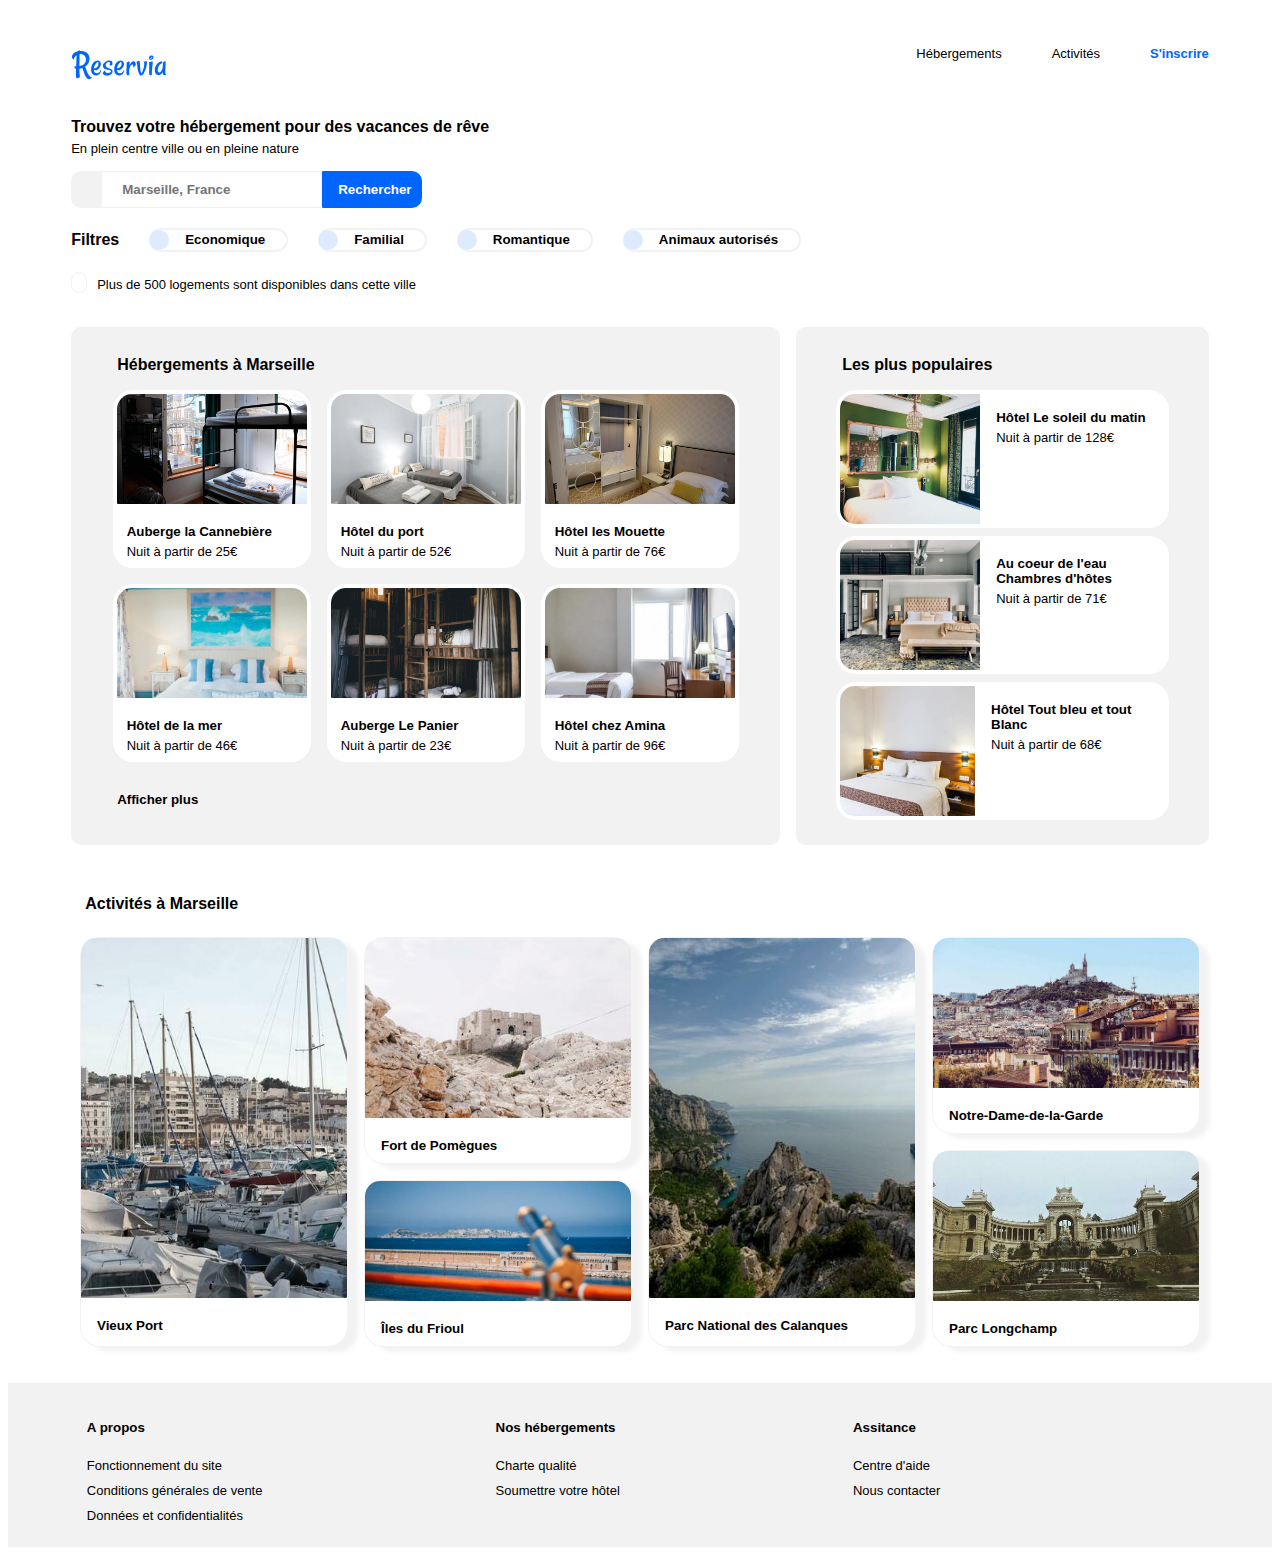
==== commit 19c69679: "update responsive for tablette" ====
--- a/index.html
+++ b/index.html
@@ -2,6 +2,7 @@
 <html>
     <head>
         <meta charset="utf-8"/>
+        <meta name="viewport" content="width=device-width, initial-scale=1.0">
         <link href="fontawesome-free-5.15.1-web/css/all.css" rel="stylesheet">
         <link href="stylesheet.css" rel="stylesheet">
         <title>Reservia</title>
@@ -15,15 +16,26 @@
                     <div id="logo">
                         <img src="images/logo/Reservia.svg" alt="logo"/>
                     </div>
-    
-                    <nav>
+                    
+                    <div id="inscription">
+                        <a href="#"><strong>S'inscrire</strong></a>
+                    </div>
+
+                    <nav id="nav_header">
                         <ul>
                             <li><a href="#accomodation_section">Hébergements</a></li>
-                            <li><a href="#activity">Activités</a></li>
+                            <li><a href="#activity_section">Activités</a></li>
                             <li><a href="#"><strong>S'inscrire</strong></a></li>
                         </ul>
                     </nav>
                 </div>
+                
+                <nav id="nav_mobile">
+                    <div id="accomodation_activity">
+                        <a href="#accomodation_section">Hébergements</a>
+                        <a href="#activity">Activités</a> 
+                    </div>  
+                </nav>
 
                 <div id="slogan">
                     <h1>Trouvez votre hébergement pour des vacances de rêve</h1>
@@ -33,19 +45,16 @@
                 <div id="research">
                     <i class="fas fa-map-marker-alt"></i>
 
-                    <form methode="get">
-                        <input type="texte" name="research" id="research_button" placeholder="Marseille, France"/> 
+                    <form>
+                        <input type="text" name="research" id="research_button" placeholder="Marseille, France"/> 
                         <input type="button" value="Rechercher" id="clic_research"/>
                         <i class="fas fa-search"></i>
                     </form>
-
-                    
-
                 </div>
             
                 <div>
                     <form id="filter_form" method="get">
-                        <label for="filtres">Filtres</label>
+                        <label id="filter">Filtres</label>
                         
                         <div class="filter">
                             <i class="fas fa-money-bill-wave filter_icon"></i>
@@ -66,7 +75,6 @@
                             <i class="fas fa-dog filter_icon"></i>
                             <input type="button" value="Animaux autorisés"/>
                         </div>
-                        
                     </form>
                 </div>
             
@@ -79,17 +87,16 @@
             </header>
 
             <section id="accomodation_section">
-                
                 <article>
                     <div>
-                        <h1>Hébergements à Marseille</h1>
+                        <h2>Hébergements à Marseille</h2>
                     </div>
 
                     <div id="accomodation">
                         <div class="accomodation_border">
                             <img class="accomodation_image cover_image" src="images/hebergements/marcus-loke-WQJvWU_HZFo-unsplash.jpg" alt="Auberge La Cannebière"/>
                             <div class="accomodation_description">
-                                <h2>Auberge la Cannebière</h2>
+                                <h3>Auberge la Cannebière</h3>
                                 <p>Nuit à partir de 25€</p>
                                 <i class="fas fa-star blue"></i>
                                 <i class="fas fa-star blue"></i>
@@ -103,21 +110,21 @@
                         <div class="accomodation_border">
                             <img class="accomodation_image cover_image" src="images/hebergements/fred-kleber-gTbaxaVLvsg-unsplash.jpg" alt="Hôtel du port"/>
                             <div class="accomodation_description">
-                                <h2>Hôtel du port</h2>
+                                <h3>Hôtel du port</h3>
                                 <p>Nuit à partir de 52€</p>
                                 <i class="fas fa-star blue"></i>
                                 <i class="fas fa-star blue"></i>
                                 <i class="fas fa-star blue"></i>
                                 <i class="fas fa-star blue"></i>
                                 <i class="fas fa-star blue"></i>
-                                <i class="fas fa-star blue"></i></Var>
+                                <i class="fas fa-star blue"></i>
                             </div>
                         </div>
                         
                         <div class="accomodation_border">
                             <img class="accomodation_image cover_image" src="images/hebergements/reisetopia-B8WIgxA_PFU-unsplash.jpg" alt="Hôtel Les Mouettes"/>
                             <div class="accomodation_description">
-                                <h2>Hôtel les Mouette</h2>
+                                <h3>Hôtel les Mouette</h3>
                                 <p>Nuit à partir de 76€</p>
                                 <i class="fas fa-star blue"></i>
                                 <i class="fas fa-star blue"></i>
@@ -130,7 +137,7 @@
                         <div class="accomodation_border">
                             <img class="accomodation_image cover_image" src="images/hebergements/annie-spratt-Eg1qcIitAuA-unsplash.jpg" alt="Hôtel de la mer"/>
                             <div class="accomodation_description">
-                                <h2>Hôtel de la mer</h2>
+                                <h3>Hôtel de la mer</h3>
                                 <p>Nuit à partir de 46€</p>
                                 <i class="fas fa-star blue"></i>
                                 <i class="fas fa-star blue"></i>
@@ -143,7 +150,7 @@
                         <div class="accomodation_border">
                             <img class="accomodation_image cover_image" src="images/hebergements/nicate-lee-kT-ZyaiwBe0-unsplash.jpg" alt="Auberge Le Panier"/>
                             <div class="accomodation_description">
-                                <h2>Auberge Le Panier</h2>
+                                <h3>Auberge Le Panier</h3>
                                 <p>Nuit à partir de 23€</p>
                                 <i class="fas fa-star blue"></i>
                                 <i class="fas fa-star blue"></i>
@@ -156,7 +163,7 @@
                         <div class="accomodation_border">
                             <img class="accomodation_image cover_image" src="images/hebergements/febrian-zakaria-M6S1WvfW68A-unsplash.jpg" alt="Hôtel chez Amina"/>
                             <div class="accomodation_description">
-                                <h2>Hôtel chez Amina</h2>
+                                <h3>Hôtel chez Amina</h3>
                                 <p>Nuit à partir de 96€</p>
                                 <i class="fas fa-star blue"></i>
                                 <i class="fas fa-star blue"></i>
@@ -168,7 +175,7 @@
                     </div>
                     
                     <div>
-                        <h3>Afficher plus</h3>
+                        <h5>Afficher plus</h5>
                     </div>
                 </article>
 
@@ -176,7 +183,7 @@
                     <div id="popular">
 
                         <div id="popular-chart_line">
-                            <h1>Les plus populaires</h1>
+                            <h2>Les plus populaires</h2>
                             <i class="fas fa-chart-line"></i>
                         </div>
     
@@ -185,7 +192,7 @@
                                 <img class="popular_image cover_image" src="images/hebergements/emile-guillemot-Bj_rcSC5XfE-unsplash.jpg" alt="Hôtel Le soleil du matin"/>
                                 <div class="popular_description">
                                     <div class="popular_title">
-                                        <h2>Hôtel Le soleil du matin</h2>
+                                        <h3>Hôtel Le soleil du matin</h3>
                                         <p>Nuit à partir de 128€</p>
                                     </div>
                                     <div class="popular_star">
@@ -202,7 +209,7 @@
                                 <img class="popular_image cover_image" src="images/hebergements/aw-creative-VGs8z60yT2c-unsplash.jpg" alt="Au coeur de l'eau Chambres d'hôtes"/>
                                 <div class="popular_description">
                                     <div class="popular_title">
-                                        <h2>Au coeur de l'eau Chambres d'hôtes</h2>
+                                        <h3>Au coeur de l'eau Chambres d'hôtes</h3>
                                         <p>Nuit à partir de 71€</p>
                                     </div>
                                     <div class="popular_star">
@@ -219,7 +226,7 @@
                                 <img class="popular_image cover_image" src="images/hebergements/febrian-zakaria-sjvU0THccQA-unsplash.jpg" alt="Hôtel Tout bleu et Blanc"/>
                                 <div class="popular_description">
                                     <div class="popular_title">
-                                        <h2>Hôtel Tout bleu et tout Blanc</h2>
+                                        <h3>Hôtel Tout bleu et tout Blanc</h3>
                                         <p>Nuit à partir de 68€</p>
                                     </div>
                                     <div class="popular_star">
@@ -238,62 +245,62 @@
 
             <section id="activity_section">
                 <div>
-                    <h1>Activités à Marseille</h1>
+                    <h2>Activités à Marseille</h2>
                 </div>
 
                 <div id="activity">
                     <div class="activity_border">
                         <img class="activity_lg_size activity_image cover_image" src="images/activites/reno-laithienne-QUgJhdY5Fyk-unsplash.jpg" alt="Vieux Port"/>
-                        <h2 class="activity_description">Vieux Port</h2>
+                        <h3 class="activity_description">Vieux Port</h3>
                     </div>
     
                     <div>
                         <div class="activity_border">
                             <img class="activity_md_size activity_image cover_image" src="images/activites/paul-hermann-QFTrLdQIRhI-unsplash.jpg" alt="Fort de Pomègues"/>
-                            <h2 class="activity_description">Fort de Pomègues</h2>
+                            <h3 class="activity_description">Fort de Pomègues</h3>
                         </div>
                         
                         <div class="activity_border">
                             <img class="activity_sm_size activity_image cover_image" src="images/activites/kevin-hikari-rV_Qd1l-VXg-unsplash.jpg" alt="Îles du Frioul"/>
-                            <h2 class="activity_description">Îles du Frioul</h2>
+                            <h3 class="activity_description">Îles du Frioul</h3>
                         </div>
                     </div>
     
                     <div class="activity_border">
                         <img class="activity_lg_size activity_image cover_image" src="images/activites/kilyan-sockalingum-NR8-cBCN3aI-unsplash.jpg" alt="Parc National des Calanques"/>
-                        <h2 class="activity_description">Parc National des Calanques</h2>
+                        <h3 class="activity_description">Parc National des Calanques</h3>
                     </div>
     
                     <div>
-                        <div class="activity_border_last">
+                        <div class="activity_border">
                             <img class="activity_half_size activity_image cover_image" src="images/activites/florian-wehde-xW9e8gdotxI-unsplash.jpg" alt="Notre-Dame-de-la-Garde"/>
-                            <h2 class="activity_description">Notre-Dame-de-la-Garde</h2>
+                            <h3 class="activity_description">Notre-Dame-de-la-Garde</h3>
                         </div>
         
-                        <div class="activity_border_last">
+                        <div class="activity_border">
                             <img class="activity_half_size activity_image cover_image" src="images/activites/lena-paulin-wH2-EJoDcV0-unsplash.jpg" alt="Parc Longchamp"/>
-                            <h2 class="activity_description">Parc Longchamp</h2>
+                            <h3 class="activity_description">Parc Longchamp</h3>
                         </div>
                     </div>
                 </div>
             </section>
 
             <footer>
-                <div>
-                    <h3>A propos</h3>
+                <div class="footer_information">
+                    <h4>A propos</h4>
                     <p>Fonctionnement du site</p>
                     <p>Conditions générales de vente</p>
                     <p>Données et confidentialités</p>
                 </div>
 
-                <div>
-                    <h3>Nos hébergements</h3>
+                <div class="footer_information">
+                    <h4>Nos hébergements</h4>
                     <p>Charte qualité</p>
-                    <p>Soumettre votre hôte</p>
-                </div>
-
-                <div>
-                    <h3>Assitance</h3>
+                    <p>Soumettre votre hôtel</p>
+                </div>
+
+                <div class="footer_information">
+                    <h4>Assitance</h4>
                     <p>Centre d'aide</p>
                     <p>Nous contacter</p>
                 </div>
--- a/stylesheet.css
+++ b/stylesheet.css
@@ -1,6 +1,7 @@
 @font-face {
     font-family: "raleway";
     src: url("raleway/Raleway-Regular.ttf") format("truetype");
+    src: url("ralewy/Raleway-SemiBold.ttf") format("truetype");
     font-style: normal;
     font-weight: normal;
 }
@@ -12,15 +13,27 @@
 
 h1 {
     font-size: medium;
+    margin-bottom: 0px;
 }
 
 h2 {
-    font-size: small;
-    margin-bottom: 5px;
+    font-size: medium;
+    margin-bottom: 0px;
+    margin-bottom: 8px;
 }
 
 h3 {
     font-size: smaller;
+    margin-top: 16px;
+    margin-bottom: 0px;
+}
+
+h4 {
+    font-size: smaller;
+}
+
+h2, h5 {
+    margin-left: 14px;
 }
 
 strong {
@@ -28,17 +41,21 @@
 }
 
 #logo {
-    margin-bottom: 20px;
+    margin-bottom: 16px;
+    margin-top: 12px;
 }
 
 p, li {
     font-size: small;
-    color: grey;
 }
 
 #header-nav {
     display: flex;
     justify-content: space-between;
+}
+
+#nav_mobile {
+    display: none;
 }
 
 header {
@@ -48,8 +65,8 @@
     margin-bottom: 30px;
 }
 
-#logo {
-    margin-top: 12px;
+#inscription {
+    display: none;
 }
 
 ul {
@@ -68,7 +85,7 @@
     color: black;
 }
 
-a:hover {
+#nav_header a:hover {
     color: #0065FC;
     border-top: solid 1px #0065FC;
     padding-top: 40px;
@@ -91,6 +108,7 @@
     padding: 10px 20px;
     border: #F2F2F2 solid 1px;
     cursor: auto;
+    color: black;
 }
 
 #clic_research {
@@ -120,6 +138,10 @@
     border-radius: 10px 1px 1px 10px;
 }
 
+label {
+    font-weight: bold;
+}
+
 .filter_icon {
     color: #0065FC;
     background-color: #DEEBFF;
@@ -134,8 +156,10 @@
 
 input {
     border: none;
+    padding-left: 16px;
     background-color: white;
     cursor: pointer;
+    font-weight: bold;
 }
 
 input:hover {
@@ -153,6 +177,7 @@
 }
 
 .filter {
+    display: flex;
     border-top: solid 2px #F2F2F2;
     border-right: solid 2px #F2F2F2;
     border-bottom: solid 2px #F2F2F2;
@@ -175,9 +200,8 @@
 article {
     width: 60%;
     margin-left: 5%;
-    margin-right: 40px;
-    padding-top: 20px;
-    padding-left: 30px;
+    margin-right: 16px;
+    padding: 16px 32px;
     background-color: #F2F2F2;
     border-radius: 10px 10px;
 }
@@ -185,6 +209,7 @@
 #accomodation {
     width: auto;
     display: flex;
+    justify-content: center;
     flex-wrap: wrap;
 }
 
@@ -201,9 +226,7 @@
 .accomodation_border {
     background-color: white;
     border-radius: 20px 20px;
-    margin-bottom: 20px;
-    margin-top: 10px;
-    margin-right: 20px;
+    margin: 8px 8px;
     padding: 4px 4px;
     cursor: pointer;
 }
@@ -211,8 +234,7 @@
 .accomodation_popular_border {
     background-color: white;
     border-radius: 20px 20px;
-    margin-bottom: 20px;
-    margin-top: 10px;
+    margin: 8px 8px;
     padding: 4px 4px;
     cursor: pointer;
 }
@@ -222,9 +244,8 @@
 }
 
 aside {
-    width: 30%;
     margin-right: 5%;
-    padding: 20px 40px;
+    padding: 16px 32px;
     border: #F2F2F2;
     background-color: #F2F2F2;
     border-radius: 10px 10px;
@@ -236,13 +257,13 @@
 }
 
 .fa-chart-line {
-    margin-top: 20px;
+    margin-top: 15px;
 }
 
 .popular_image {
     width: 140px;
     height: 130px;
-    margin-right: 20px;
+    margin-right: 16px;
     border-radius: 15px 1px 1px 15px;
 }
 
@@ -284,7 +305,7 @@
 #activity {
     display: flex;
     flex-wrap: wrap;
-    margin-right: 0px;
+    justify-content: center;
 }
 
 .activity_border {
@@ -292,17 +313,7 @@
     background-color: white;
     border-radius: 20px 20px;
     box-shadow: 10px 5px 5px #F2F2F2;
-    margin-right: 40px;
-    margin-bottom: 40px;
-    cursor: pointer;
-}
-
-.activity_border_last {
-    border:#F2F2F2 solid 1px;
-    background-color: white;
-    border-radius: 20px 20px;
-    box-shadow: 10px 5px 5px #F2F2F2;
-    margin-bottom: 40px;
+    margin: 16px 8px;
     cursor: pointer;
 }
 
@@ -311,29 +322,29 @@
 }
 
 .activity_description {
-    padding-left: 20px;
+    padding-left: 16px;
     padding-bottom: 10px;
     margin-bottom: 0px;
 }
 
 .activity_sm_size {
-    width: 252px;
+    width: 266px;
     height: 120px;
 }
 
 .activity_md_size {
-    width: 252px;
-    height: 160px;
+    width: 266px;
+    height: 180px;
+}
+
+.activity_half_size {
+    width: 266px;
+    height: 150px;
 }
 
 .activity_lg_size {
-    width: 252px;
+    width: 266px;
     height: 360px;
-}
-
-.activity_half_size {
-    width: 252px;
-    height: 140px;
 }
 
 footer {
@@ -341,9 +352,7 @@
     justify-content: space-between;
     border: #F2F2F2 solid;
     background-color: #F2F2F2;
-    padding: 5%;
-    padding-top: 30px;
-    padding-bottom: 30px;
+    padding: 16px 26% 16px 6%;
 }
 
 p {
@@ -351,15 +360,55 @@
     padding-bottom: 5px;
 }
 
-@media only screen and (max-width : 320px) {
-    nav {
-        display: flex;
-    }
-
-    ul {
-        display: flex;
-        flex-direction: column-reverse;
-        flex-wrap: wrap;
+@media only screen and (max-width : 767px) {
+    h1 {
+        margin-bottom: 10px;
+    }
+
+    h2 {
+        margin-left: 16px;
+    }
+
+    h3 {
+        margin-top: 8px;
+    }
+
+    #nav_header {
+        display: none;
+    }
+
+    #header-nav {
+        display: flex;
+        align-items: center;
+        margin-bottom: 16px;
+    }
+
+    #nav_mobile {
+        display: block;
+    }
+
+    #inscription {
+        display: flex;
+        justify-content: flex-end;
+    }
+    
+    #accomodation_activity {
+        display: flex;
+        justify-content: space-around;
+        margin-bottom: 32px;
+    }
+
+    #accomodation_activity a {
+        border-top: none;
+        padding-bottom: 16px;
+        border-bottom: solid 2px #F2F2F2;
+        flex: 1;
+        text-align: center;
+    }
+
+    #accomodation_activity a:hover {
+        padding-top: 0px;
+        border-bottom: solid 2px #0065FC;
     }
 
     #clic_research {
@@ -370,6 +419,7 @@
         border: #F2F2F2 solid 1px;
         border-right: none;
         padding-right: 30px;
+        cursor: auto;
     }
 
     .fa-search {
@@ -380,12 +430,15 @@
         background-color: #0065FC;
         border-radius: 1px 10px 10px 1px;
         padding: 10px;
+        cursor: pointer;
     }
 
     .filter {
         display: inline-block;
         margin-left: 0px;
+        margin-right: 8px;
         margin-bottom: 10px;
+        padding-right: 8px;
     }
 
     #filter_form {
@@ -409,13 +462,13 @@
 
     article {
         width: auto;
-        margin: auto;
+        margin: 16px 16px;
         background-color: white;
-        padding: 10px 10px;
-    }
-
-    .accomodation_image {
-        width: 280px;
+        padding: 4px 4px;
+    }
+
+    .accomodation_image, .activity_image {
+        width: 330px;
         height: 110px;
     }
 
@@ -427,15 +480,18 @@
 
     .accomodation_border {
         box-shadow: 10px 5px 5px #F2F2F2;
-        margin: 0px;
-        margin-bottom: 10px;
+        margin: 8px 8px;
     }
 
     aside {
         width: auto;
-        margin: auto;
-        padding: 10px 10px 30px;
+        margin-right: 0px;
+        padding: 16px 16px;
         margin-bottom: 10px;
+    }
+
+    .popular_image {
+        padding-top: 4px;
     }
 
     .popular_accomodation {
@@ -444,44 +500,68 @@
     }
 
     #activity_section {
-        margin-top: 20px;
+        margin: 16px 16px;
     }
 
     .activity_border {
-        margin-bottom: 15px;
-        margin-right: 0px;
-    }
-
-    .activity_border_last {
-        margin-bottom: 15px;
-    }
-
-    .activity_image {
-        width: 280px;
-        height: 110px;
+        margin-top: 16px;
+        margin-bottom: 16px;
+    }
+
+    #activity_section {
+        width: auto;
     }
 
     footer {
         display: flex;
         flex-direction: column;
-        padding-top: 15px;
-        padding-bottom: 15px;
-    }
-}
-
-@media only screen and (min-width : 321px) and (max-width : 768px) {
-    header {
-        margin: 30px 30px;
+        flex-wrap: wrap;
+        padding: 16px 16px;
+    }
+}
+
+
+@media only screen and (min-width : 752px) and (max-width : 767px) {
+    .accomodation_image {
+        width: 310px;
+    }
+
+    .activity_sm_size {
+        width: 310px;
+        height: 120px;
+    }
+    
+    .activity_md_size {
+        width: 310px;
+        height: 180px;
+    }
+    
+    .activity_half_size {
+        width: 310px;
+        height: 150px;
+    }
+    
+    .activity_lg_size {
+        width: 310px;
+        height: 360px;
+    }
+}
+
+@media only screen and (min-width : 768px) and (max-width : 1023px) {
+    #inscription {
+        display: none;
     }
 
     .filter {
-        margin-left: 12px;
-        padding-right: 12px;
+        margin-left: 10px;
+    }
+
+    input {
+        padding-left: 8px;
     }
 
     aside {
         width: auto;
-        margin-bottom: 20px;
         margin-right: 0px;
         margin-bottom: 0px;
     }
@@ -491,21 +571,13 @@
         flex-direction: column-reverse;
     }
 
-    #all_popular{
-        display: flex;
-        width: min-content;
-    }
-
-    .popular_accomodation {
-        display: inline-block;
-        margin-right: 10px;
-        margin-left: 10px;
-    }
-
     .popular_image {
-        width: 195px;
         margin-right: 0px;
-        border-radius: 15px 15px 1px 1px;
+    }
+
+    .accomodation_popular_border {
+        margin-right: 8px;
+        margin-left: 8px;
     }
 
     .popular_title, .popular_star {
@@ -524,20 +596,15 @@
     }
     
     .accomodation_border {
-        margin: 10px 10px;
+        margin: 8px px;
         box-shadow: #F2F2F2 10px 5px 5px;
-    }
-
-    #activity_section {
-        margin: 20px 30px;
     }
 
     .activity_image {
         width: 310px;
     }
 
-    .activity_border, .activity_border_last {
-        margin-right: 13px;
-        margin-left: 13px;
+    .activity_border {
+        margin: 16px 8px;
     }
 }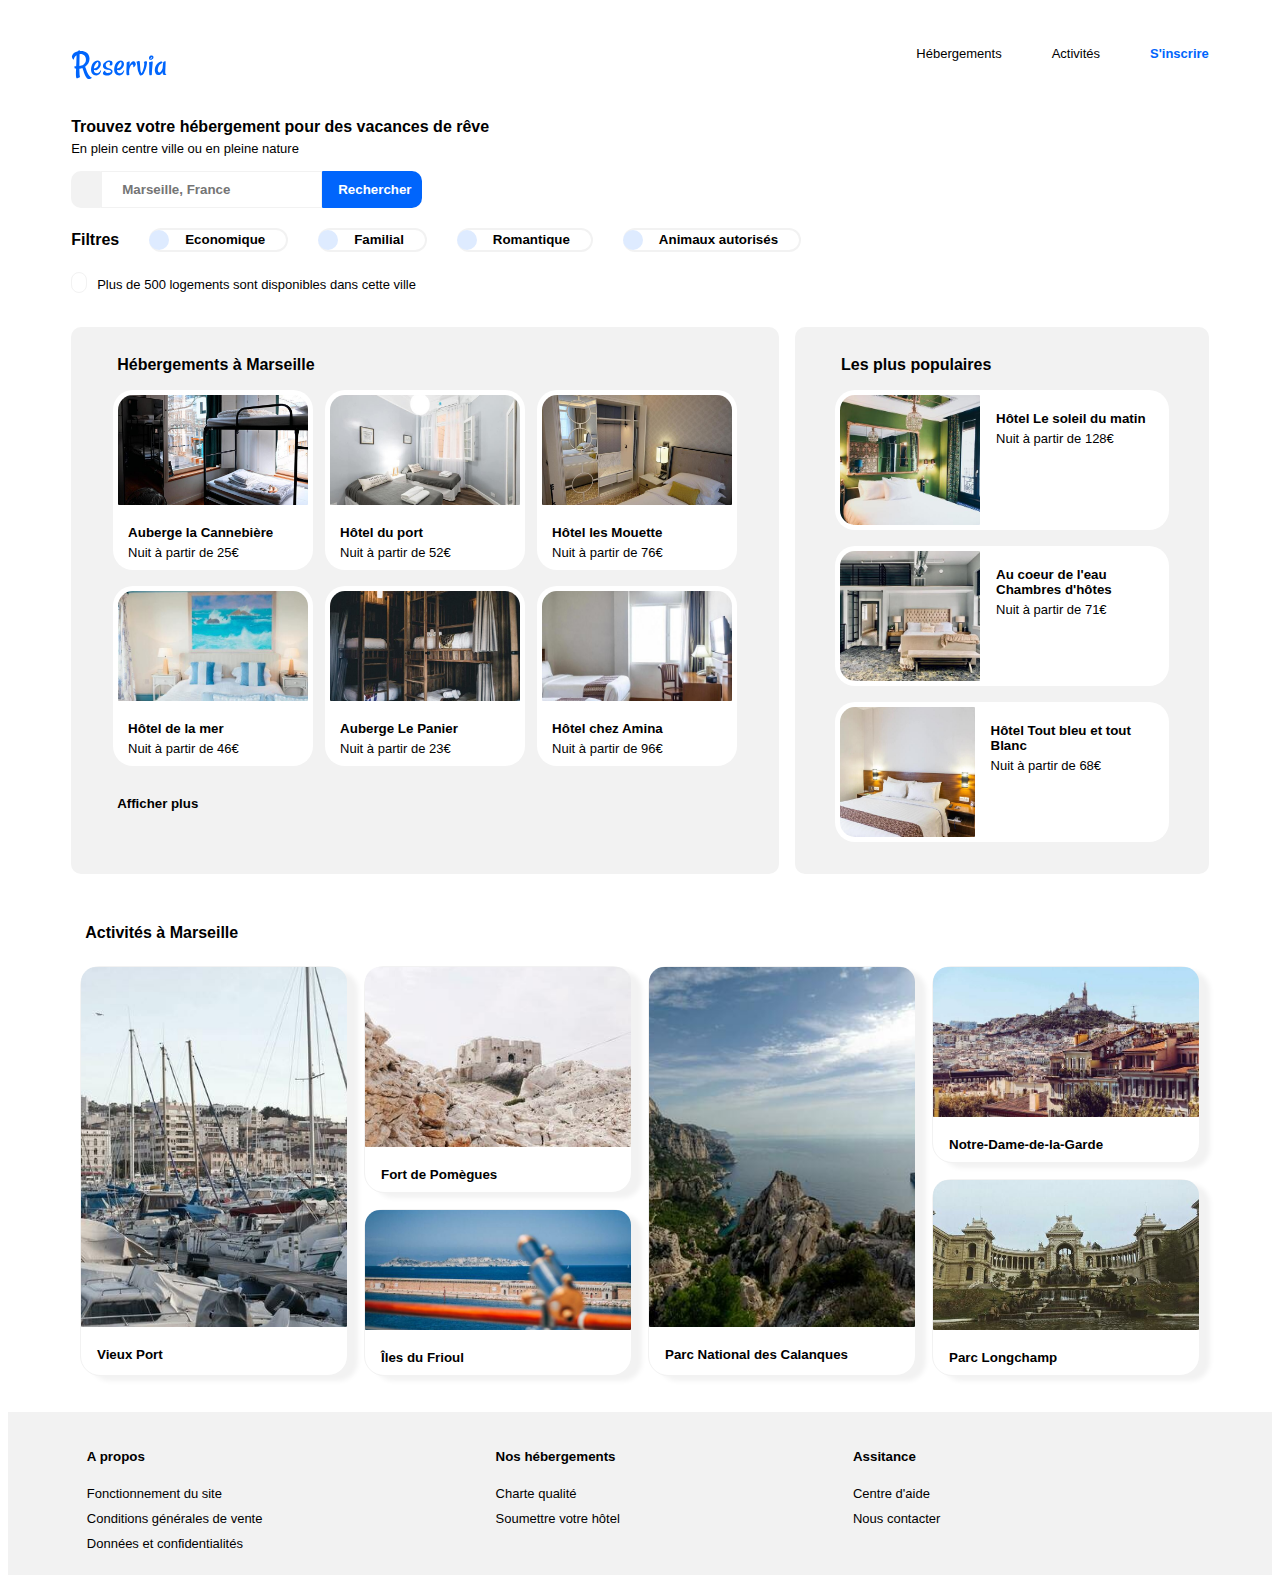
==== commit a6b15a62: "delete error validator" ====
--- a/index.html
+++ b/index.html
@@ -1,5 +1,5 @@
 <!DOCTYPE html>
-<html>
+<html lang="fr">
     <head>
         <meta charset="utf-8"/>
         <meta name="viewport" content="width=device-width, initial-scale=1.0">
@@ -30,14 +30,14 @@
                     </nav>
                 </div>
                 
-                <nav id="nav_mobile">
+                <nav id="nav-mobile">
                     <div id="accomodation_activity">
                         <a href="#accomodation_section">Hébergements</a>
                         <a href="#activity">Activités</a> 
                     </div>  
                 </nav>
 
-                <div id="slogan">
+                <div>
                     <h1>Trouvez votre hébergement pour des vacances de rêve</h1>
                     <p>En plein centre ville ou en pleine nature</p>
                 </div>
@@ -53,7 +53,7 @@
                 </div>
             
                 <div>
-                    <form id="filter_form" method="get">
+                    <form id="filter-form" method="get">
                         <label id="filter">Filtres</label>
                         
                         <div class="filter">
@@ -86,15 +86,15 @@
                 </div>
             </header>
 
-            <section id="accomodation_section">
-                <article>
+            <section id="accomodation-section">
+                <div id="accomodation">
                     <div>
                         <h2>Hébergements à Marseille</h2>
                     </div>
-
-                    <div id="accomodation">
-                        <div class="accomodation_border">
-                            <img class="accomodation_image cover_image" src="images/hebergements/marcus-loke-WQJvWU_HZFo-unsplash.jpg" alt="Auberge La Cannebière"/>
+                    
+                    <article>
+                        <div class="accomodation-border">
+                            <img class="accomodation_image cover-image" src="images/hebergements/marcus-loke-WQJvWU_HZFo-unsplash.jpg" alt="Auberge La Cannebière"/>
                             <div class="accomodation_description">
                                 <h3>Auberge la Cannebière</h3>
                                 <p>Nuit à partir de 25€</p>
@@ -107,8 +107,8 @@
                             </div>
                         </div>
                        
-                        <div class="accomodation_border">
-                            <img class="accomodation_image cover_image" src="images/hebergements/fred-kleber-gTbaxaVLvsg-unsplash.jpg" alt="Hôtel du port"/>
+                        <div class="accomodation-border">
+                            <img class="accomodation_image cover-image" src="images/hebergements/fred-kleber-gTbaxaVLvsg-unsplash.jpg" alt="Hôtel du port"/>
                             <div class="accomodation_description">
                                 <h3>Hôtel du port</h3>
                                 <p>Nuit à partir de 52€</p>
@@ -121,8 +121,8 @@
                             </div>
                         </div>
                         
-                        <div class="accomodation_border">
-                            <img class="accomodation_image cover_image" src="images/hebergements/reisetopia-B8WIgxA_PFU-unsplash.jpg" alt="Hôtel Les Mouettes"/>
+                        <div class="accomodation-border">
+                            <img class="accomodation_image cover-image" src="images/hebergements/reisetopia-B8WIgxA_PFU-unsplash.jpg" alt="Hôtel Les Mouettes"/>
                             <div class="accomodation_description">
                                 <h3>Hôtel les Mouette</h3>
                                 <p>Nuit à partir de 76€</p>
@@ -134,8 +134,8 @@
                             </div>
                         </div>
                         
-                        <div class="accomodation_border">
-                            <img class="accomodation_image cover_image" src="images/hebergements/annie-spratt-Eg1qcIitAuA-unsplash.jpg" alt="Hôtel de la mer"/>
+                        <div class="accomodation-border">
+                            <img class="accomodation_image cover-image" src="images/hebergements/annie-spratt-Eg1qcIitAuA-unsplash.jpg" alt="Hôtel de la mer"/>
                             <div class="accomodation_description">
                                 <h3>Hôtel de la mer</h3>
                                 <p>Nuit à partir de 46€</p>
@@ -147,8 +147,8 @@
                             </div>
                         </div>
                         
-                        <div class="accomodation_border">
-                            <img class="accomodation_image cover_image" src="images/hebergements/nicate-lee-kT-ZyaiwBe0-unsplash.jpg" alt="Auberge Le Panier"/>
+                        <div class="accomodation-border">
+                            <img class="accomodation_image cover-image" src="images/hebergements/nicate-lee-kT-ZyaiwBe0-unsplash.jpg" alt="Auberge Le Panier"/>
                             <div class="accomodation_description">
                                 <h3>Auberge Le Panier</h3>
                                 <p>Nuit à partir de 23€</p>
@@ -160,8 +160,8 @@
                             </div>
                         </div>
                         
-                        <div class="accomodation_border">
-                            <img class="accomodation_image cover_image" src="images/hebergements/febrian-zakaria-M6S1WvfW68A-unsplash.jpg" alt="Hôtel chez Amina"/>
+                        <div class="accomodation-border">
+                            <img class="accomodation_image cover-image" src="images/hebergements/febrian-zakaria-M6S1WvfW68A-unsplash.jpg" alt="Hôtel chez Amina"/>
                             <div class="accomodation_description">
                                 <h3>Hôtel chez Amina</h3>
                                 <p>Nuit à partir de 96€</p>
@@ -172,12 +172,11 @@
                                 <i class="fas fa-star blue"></i>
                             </div>
                         </div>
-                    </div>
-                    
+                    </article>
                     <div>
                         <h5>Afficher plus</h5>
-                    </div>
-                </article>
+                    </div> 
+                </div>
 
                 <aside>
                     <div id="popular">
@@ -187,9 +186,9 @@
                             <i class="fas fa-chart-line"></i>
                         </div>
     
-                        <div id="all_popular">
-                            <div class="popular_accomodation accomodation_popular_border">
-                                <img class="popular_image cover_image" src="images/hebergements/emile-guillemot-Bj_rcSC5XfE-unsplash.jpg" alt="Hôtel Le soleil du matin"/>
+                        <div>
+                            <div class="popular-accomodation popular-accomodation-border">
+                                <img class="popular_image cover-image" src="images/hebergements/emile-guillemot-Bj_rcSC5XfE-unsplash.jpg" alt="Hôtel Le soleil du matin"/>
                                 <div class="popular_description">
                                     <div class="popular_title">
                                         <h3>Hôtel Le soleil du matin</h3>
@@ -205,8 +204,8 @@
                                 </div>
                             </div>
                             
-                            <div class="popular_accomodation accomodation_popular_border">
-                                <img class="popular_image cover_image" src="images/hebergements/aw-creative-VGs8z60yT2c-unsplash.jpg" alt="Au coeur de l'eau Chambres d'hôtes"/>
+                            <div class="popular-accomodation popular-accomodation-border">
+                                <img class="popular_image cover-image" src="images/hebergements/aw-creative-VGs8z60yT2c-unsplash.jpg" alt="Au coeur de l'eau Chambres d'hôtes"/>
                                 <div class="popular_description">
                                     <div class="popular_title">
                                         <h3>Au coeur de l'eau Chambres d'hôtes</h3>
@@ -222,8 +221,8 @@
                                 </div>
                             </div>
                             
-                            <div class="popular_accomodation accomodation_popular_border">
-                                <img class="popular_image cover_image" src="images/hebergements/febrian-zakaria-sjvU0THccQA-unsplash.jpg" alt="Hôtel Tout bleu et Blanc"/>
+                            <div class="popular-accomodation popular-accomodation-border">
+                                <img class="popular_image cover-image" src="images/hebergements/febrian-zakaria-sjvU0THccQA-unsplash.jpg" alt="Hôtel Tout bleu et Blanc"/>
                                 <div class="popular_description">
                                     <div class="popular_title">
                                         <h3>Hôtel Tout bleu et tout Blanc</h3>
@@ -243,42 +242,42 @@
                 </aside>
             </section>
 
-            <section id="activity_section">
+            <section id="activity-section">
                 <div>
                     <h2>Activités à Marseille</h2>
                 </div>
 
                 <div id="activity">
-                    <div class="activity_border">
-                        <img class="activity_lg_size activity_image cover_image" src="images/activites/reno-laithienne-QUgJhdY5Fyk-unsplash.jpg" alt="Vieux Port"/>
+                    <div class="activity-border">
+                        <img class="activity_lg-size activity_image cover-image" src="images/activites/reno-laithienne-QUgJhdY5Fyk-unsplash.jpg" alt="Vieux Port"/>
                         <h3 class="activity_description">Vieux Port</h3>
                     </div>
     
                     <div>
-                        <div class="activity_border">
-                            <img class="activity_md_size activity_image cover_image" src="images/activites/paul-hermann-QFTrLdQIRhI-unsplash.jpg" alt="Fort de Pomègues"/>
+                        <div class="activity-border">
+                            <img class="activity_md-size activity_image cover-image" src="images/activites/paul-hermann-QFTrLdQIRhI-unsplash.jpg" alt="Fort de Pomègues"/>
                             <h3 class="activity_description">Fort de Pomègues</h3>
                         </div>
                         
-                        <div class="activity_border">
-                            <img class="activity_sm_size activity_image cover_image" src="images/activites/kevin-hikari-rV_Qd1l-VXg-unsplash.jpg" alt="Îles du Frioul"/>
+                        <div class="activity-border">
+                            <img class="activity_sm-size activity_image cover-image" src="images/activites/kevin-hikari-rV_Qd1l-VXg-unsplash.jpg" alt="Îles du Frioul"/>
                             <h3 class="activity_description">Îles du Frioul</h3>
                         </div>
                     </div>
     
-                    <div class="activity_border">
-                        <img class="activity_lg_size activity_image cover_image" src="images/activites/kilyan-sockalingum-NR8-cBCN3aI-unsplash.jpg" alt="Parc National des Calanques"/>
+                    <div class="activity-border">
+                        <img class="activity_lg-size activity_image cover-image" src="images/activites/kilyan-sockalingum-NR8-cBCN3aI-unsplash.jpg" alt="Parc National des Calanques"/>
                         <h3 class="activity_description">Parc National des Calanques</h3>
                     </div>
     
                     <div>
-                        <div class="activity_border">
-                            <img class="activity_half_size activity_image cover_image" src="images/activites/florian-wehde-xW9e8gdotxI-unsplash.jpg" alt="Notre-Dame-de-la-Garde"/>
+                        <div class="activity-border">
+                            <img class="activity_half-size activity_image cover-image" src="images/activites/florian-wehde-xW9e8gdotxI-unsplash.jpg" alt="Notre-Dame-de-la-Garde"/>
                             <h3 class="activity_description">Notre-Dame-de-la-Garde</h3>
                         </div>
         
-                        <div class="activity_border">
-                            <img class="activity_half_size activity_image cover_image" src="images/activites/lena-paulin-wH2-EJoDcV0-unsplash.jpg" alt="Parc Longchamp"/>
+                        <div class="activity-border">
+                            <img class="activity_half-size activity_image cover-image" src="images/activites/lena-paulin-wH2-EJoDcV0-unsplash.jpg" alt="Parc Longchamp"/>
                             <h3 class="activity_description">Parc Longchamp</h3>
                         </div>
                     </div>
@@ -286,20 +285,20 @@
             </section>
 
             <footer>
-                <div class="footer_information">
+                <div>
                     <h4>A propos</h4>
                     <p>Fonctionnement du site</p>
                     <p>Conditions générales de vente</p>
                     <p>Données et confidentialités</p>
                 </div>
 
-                <div class="footer_information">
+                <div>
                     <h4>Nos hébergements</h4>
                     <p>Charte qualité</p>
                     <p>Soumettre votre hôtel</p>
                 </div>
 
-                <div class="footer_information">
+                <div>
                     <h4>Assitance</h4>
                     <p>Centre d'aide</p>
                     <p>Nous contacter</p>
--- a/stylesheet.css
+++ b/stylesheet.css
@@ -11,24 +11,23 @@
     font-weight: normal;
 }
 
-h1 {
+h1, h3 {
+    margin-bottom: 0px;
+}
+
+h1, h2 {
     font-size: medium;
-    margin-bottom: 0px;
 }
 
 h2 {
-    font-size: medium;
-    margin-bottom: 0px;
     margin-bottom: 8px;
 }
 
 h3 {
-    font-size: smaller;
     margin-top: 16px;
-    margin-bottom: 0px;
-}
-
-h4 {
+}
+
+h3, h4 {
     font-size: smaller;
 }
 
@@ -54,7 +53,7 @@
     justify-content: space-between;
 }
 
-#nav_mobile {
+#nav-mobile, #inscription, .fa-search {
     display: none;
 }
 
@@ -65,10 +64,6 @@
     margin-bottom: 30px;
 }
 
-#inscription {
-    display: none;
-}
-
 ul {
     list-style-type: none;
     display: flex;
@@ -91,11 +86,11 @@
     padding-top: 40px;
 }
 
-#filter_form {
+#filter-form {
     margin: 20px 0px;
 }
 
-form, #research {
+form, #research, #information, #accomodation-section, .popular-accomodation {
     display: flex;
 }
 
@@ -119,16 +114,8 @@
     cursor: pointer;
 }
 
-#clic_research:focus {
+#clic_research:focus, input:focus {
     outline: none;
-}
-
-.fa-search {
-    display: none;
-}
-
-#information {
-    display: flex;
 }
 
 .fa-map-marker-alt {
@@ -138,7 +125,7 @@
     border-radius: 10px 1px 1px 10px;
 }
 
-label {
+label, input {
     font-weight: bold;
 }
 
@@ -150,16 +137,11 @@
     padding: 10px 10px;
 }
 
-input:focus {
-    outline: none;
-}
-
 input {
     border: none;
     padding-left: 16px;
     background-color: white;
     cursor: pointer;
-    font-weight: bold;
 }
 
 input:hover {
@@ -193,11 +175,11 @@
     margin-bottom: 0px;
 }
 
-.cover_image {
+.cover-image {
     object-fit: cover;
 }
 
-article {
+#accomodation {
     width: 60%;
     margin-left: 5%;
     margin-right: 16px;
@@ -206,7 +188,7 @@
     border-radius: 10px 10px;
 }
 
-#accomodation {
+article, #activity {
     width: auto;
     display: flex;
     justify-content: center;
@@ -223,24 +205,12 @@
     padding-left: 10px;
 }
 
-.accomodation_border {
+.accomodation-border {
     background-color: white;
     border-radius: 20px 20px;
-    margin: 8px 8px;
-    padding: 4px 4px;
+    margin: 8px 6px 8px;
+    padding: 5px 5px;
     cursor: pointer;
-}
-
-.accomodation_popular_border {
-    background-color: white;
-    border-radius: 20px 20px;
-    margin: 8px 8px;
-    padding: 4px 4px;
-    cursor: pointer;
-}
-
-#accomodation_section {
-    display: flex;
 }
 
 aside {
@@ -260,6 +230,14 @@
     margin-top: 15px;
 }
 
+.popular-accomodation-border {
+    background-color: white;
+    border-radius: 20px 20px;
+    margin: 8px 8px 16px;
+    padding: 5px 5px;
+    cursor: pointer;
+}
+
 .popular_image {
     width: 140px;
     height: 130px;
@@ -272,9 +250,6 @@
     justify-content: space-between;
 }
 
-.popular_accomodation {
-    display: flex;
-}
 .popular_description {
     display: flex;
     flex-direction: column;
@@ -295,20 +270,14 @@
     font-size: x-small;
 }
 
-#activity_section {
+#activity-section {
     width: 90%;
     margin: auto;
     margin-top: 50px;
     margin-bottom: 20px;
 }
 
-#activity {
-    display: flex;
-    flex-wrap: wrap;
-    justify-content: center;
-}
-
-.activity_border {
+.activity-border {
     border:#F2F2F2 solid 1px;
     background-color: white;
     border-radius: 20px 20px;
@@ -319,6 +288,7 @@
 
 .activity_image {
     border-radius: 15px 15px 1px 1px;
+    width: 266px;
 }
 
 .activity_description {
@@ -327,23 +297,19 @@
     margin-bottom: 0px;
 }
 
-.activity_sm_size {
-    width: 266px;
+.activity_sm-size {
     height: 120px;
 }
 
-.activity_md_size {
-    width: 266px;
+.activity_md-size {
     height: 180px;
 }
 
-.activity_half_size {
-    width: 266px;
+.activity_half-size {
     height: 150px;
 }
 
-.activity_lg_size {
-    width: 266px;
+.activity_lg-size {
     height: 360px;
 }
 
@@ -360,12 +326,12 @@
     padding-bottom: 5px;
 }
 
-@media only screen and (max-width : 767px) {
+@media only screen and (max-width : 320px) {
     h1 {
         margin-bottom: 10px;
     }
 
-    h2 {
+    h2, h5 {
         margin-left: 16px;
     }
 
@@ -373,7 +339,7 @@
         margin-top: 8px;
     }
 
-    #nav_header {
+    #nav_header, #clic_research {
         display: none;
     }
 
@@ -383,7 +349,7 @@
         margin-bottom: 16px;
     }
 
-    #nav_mobile {
+    #nav-mobile {
         display: block;
     }
 
@@ -411,14 +377,10 @@
         border-bottom: solid 2px #0065FC;
     }
 
-    #clic_research {
-        display: none;
-    }
-
     #research_button {
         border: #F2F2F2 solid 1px;
         border-right: none;
-        padding-right: 30px;
+        padding-right: 40px;
         cursor: auto;
     }
 
@@ -435,13 +397,11 @@
 
     .filter {
         display: inline-block;
-        margin-left: 0px;
-        margin-right: 8px;
-        margin-bottom: 10px;
+        margin: 0px 2px 8px 0px;
         padding-right: 8px;
     }
 
-    #filter_form {
+    #filter-form {
         display: inline-block;
         margin-top: 15px;
         margin-bottom: 15px;
@@ -452,7 +412,7 @@
     }
 
     label {
-        margin-bottom: 10px;
+        margin-bottom: 16px;
     }
 
     .fa-info {
@@ -460,56 +420,53 @@
         align-items: flex-start;
     }
 
-    article {
-        width: auto;
-        margin: 16px 16px;
-        background-color: white;
-        padding: 4px 4px;
+    .fa-chart-line:before {
+        padding-right: 8px;
     }
 
     .accomodation_image, .activity_image {
-        width: 330px;
+        width: 260px;
         height: 110px;
     }
 
-    #accomodation_section {
+    #accomodation, #activity-section {
+        width: auto;
+        background-color: #FFF;
+        padding: 16px 0px;
+        margin-left: 0px;
+        margin-right: 0px;
+    }
+
+    #accomodation-section {
         display: flex;
         flex-direction: column-reverse;
         padding-bottom: 0px;
     }
 
-    .accomodation_border {
-        box-shadow: 10px 5px 5px #F2F2F2;
+    .accomodation-border, .activity-border {
+        box-shadow: 8px 8px 8px #F2F2F2;
         margin: 8px 8px;
     }
 
     aside {
-        width: auto;
         margin-right: 0px;
-        padding: 16px 16px;
-        margin-bottom: 10px;
+        padding: 8px 8px;
+        border-radius: inherit;
     }
 
     .popular_image {
         padding-top: 4px;
     }
 
-    .popular_accomodation {
+    .popular-accomodation {
         margin-bottom: 0px;
         padding-top: 0px;
     }
 
-    #activity_section {
-        margin: 16px 16px;
-    }
-
-    .activity_border {
-        margin-top: 16px;
-        margin-bottom: 16px;
-    }
-
-    #activity_section {
-        width: auto;
+    #activity-section {
+        width: auto;
+        margin-top: 0px;
+        padding-top: 0px;
     }
 
     footer {
@@ -520,34 +477,249 @@
     }
 }
 
-
-@media only screen and (min-width : 752px) and (max-width : 767px) {
-    .accomodation_image {
+@media only screen and (min-width : 321px) and (max-width : 691px) {
+    h1 {
+        margin-bottom: 10px;
+    }
+
+    h2, h5 {
+        margin-left: 16px;
+    }
+
+    h3 {
+        margin-top: 8px;
+    }
+
+    #nav_header, #clic_research {
+        display: none;
+    }
+
+    #header-nav {
+        display: flex;
+        align-items: center;
+        margin-bottom: 16px;
+    }
+
+    #nav-mobile {
+        display: block;
+    }
+
+    #inscription {
+        display: flex;
+        justify-content: flex-end;
+    }
+    
+    #accomodation_activity {
+        display: flex;
+        justify-content: space-around;
+        margin-bottom: 32px;
+    }
+
+    #accomodation_activity a {
+        border-top: none;
+        padding-bottom: 16px;
+        border-bottom: solid 2px #F2F2F2;
+        flex: 1;
+        text-align: center;
+    }
+
+    #accomodation_activity a:hover {
+        padding-top: 0px;
+        border-bottom: solid 2px #0065FC;
+    }
+
+    #research_button {
+        border: #F2F2F2 solid 1px;
+        border-right: none;
+        padding-right: 80px;
+        cursor: auto;
+    }
+
+    .fa-search {
+        display: flex;
+        align-items: center;
+        color: white;
+        border: #0065FC 1px solid;
+        background-color: #0065FC;
+        border-radius: 1px 10px 10px 1px;
+        padding: 10px;
+        cursor: pointer;
+    }
+
+    .filter {
+        display: inline-block;
+        margin: 0px 8px 8px 0px;
+        padding-right: 8px;
+    }
+
+    #filter-form {
+        display: inline-block;
+        margin-top: 15px;
+        margin-bottom: 15px;
+    }
+
+    input {
+        padding-left: 8px;
+    }
+
+    label {
+        margin-bottom: 16px;
+    }
+
+    .fa-info {
+        display: flex;
+        align-items: flex-start;
+    }
+
+    .fa-chart-line:before {
+        padding-right: 8px;
+    }
+
+    .accomodation_image, .activity_image {
+        width: 320px;
+        height: 110px;
+    }
+
+    #accomodation, #activity-section {
+        width: auto;
+        background-color: #FFF;
+        padding: 16px 0px;
+        margin-left: 0px;
+        margin-right: 0px;
+    }
+
+    #accomodation-section {
+        display: flex;
+        flex-direction: column-reverse;
+        padding-bottom: 0px;
+    }
+
+    .accomodation-border, .activity-border {
+        box-shadow: 8px 8px 8px #F2F2F2;
+        margin: 8px 8px;
+    }
+
+    aside {
+        margin-right: 0px;
+        padding: 8px 8px;
+        border-radius: inherit;
+    }
+
+    .popular_image {
+        padding-top: 4px;
+    }
+
+    .popular-accomodation {
+        margin-bottom: 0px;
+        padding-top: 0px;
+    }
+
+    #activity-section {
+        width: auto;
+        margin-top: 0px;
+        padding-top: 0px;
+    }
+
+    footer {
+        display: flex;
+        flex-direction: column;
+        flex-wrap: wrap;
+        padding: 16px 16px;
+    }
+}
+
+@media only screen and (min-width : 692px) and (max-width : 767px) {    
+    h2, h5 {
+        margin-left: 48px;
+    }
+
+    input {
+        padding-left: 8px;
+    }
+
+    .filter {
+        display: inline-block;
+        margin: 16px 8px 0px 0px;
+        padding-right: 8px;
+    }
+
+    #filter-form {
+        display: inline-block;
+        margin-top: 15px;
+        margin-bottom: 15px;
+    }
+
+    #accomodation-section {
+        display: flex;
+        flex-direction: column-reverse;
+    }
+
+    aside {
+        margin-right: 0px;
+        padding: 0px 0px;
+        border-radius: inherit;
+    }
+
+    .fa-chart-line:before {
+        margin-right: 40px;
+    }
+
+    #popular {
+        padding-top: 16px;
+        padding-bottom: 16px;
+    }
+
+    .popular_image {
+        width: 260px;
+    }
+
+    .popular-accomodation-border {
+        margin-right: 40px;
+        margin-left: 40px;
+    }
+
+    #accomodation {
+        width: auto;
+        background-color: #FFF;
+        padding: 8px 0px 0px;
+        margin: 16px 0px 0px;
+    }
+
+    .accomodation-border {
+        box-shadow: 8px 8px 8px #F2F2F2;
+    }
+
+    .accomodation_image, .activity_image {
         width: 310px;
     }
 
-    .activity_sm_size {
-        width: 310px;
+    #activity-section {
+        width: auto;
+        margin: 0px 0px 16px;
+    }
+
+    .activity_sm-size {
         height: 120px;
     }
     
-    .activity_md_size {
-        width: 310px;
+    .activity_md-size {
         height: 180px;
     }
     
-    .activity_half_size {
-        width: 310px;
+    .activity_half-size {
         height: 150px;
     }
     
-    .activity_lg_size {
-        width: 310px;
+    .activity_lg-size {
         height: 360px;
     }
 }
 
 @media only screen and (min-width : 768px) and (max-width : 1023px) {
+    h2, h5 {
+        margin-left: 48px;
+    }
+    
     #inscription {
         display: none;
     }
@@ -560,51 +732,68 @@
         padding-left: 8px;
     }
 
-    aside {
-        width: auto;
-        margin-right: 0px;
-        margin-bottom: 0px;
-    }
-
-    #accomodation_section {
-        display: flex;
-        flex-direction: column-reverse;
-    }
-
-    .popular_image {
-        margin-right: 0px;
-    }
-
-    .accomodation_popular_border {
-        margin-right: 8px;
-        margin-left: 8px;
-    }
-
-    .popular_title, .popular_star {
-        padding-left: 10px;
-    }
-
     article {
         width: auto;
-        background-color: white;
         margin: 20px 30px;
         padding: 0px 0px;
     }
 
+    #accomodation-section {
+        display: flex;
+        flex-direction: column-reverse;
+    }
+
+    #accomodation {
+        width: auto;
+        margin: 16px 0px 0px;
+        padding: 8px 0px 0px;
+        background-color: #FFF;
+    }
+
     .accomodation_image {
         width: 202px;
     }
     
-    .accomodation_border {
-        margin: 8px px;
-        box-shadow: #F2F2F2 10px 5px 5px;
+    .accomodation-border {
+        margin: 8px 8px;
+        box-shadow: 8px 8px 8px #F2F2F2;
+    }
+
+    aside {
+        margin-right: 0px;
+        padding: 0px 0px;
+        border-radius: inherit;
+    }
+
+    .fa-chart-line:before {
+        margin-right: 40px;
+    }
+
+    #popular {
+        padding-top: 16px;
+        padding-bottom: 16px;
+    }
+
+    .popular_image {
+        width: 260px;
+        margin-right: 16px;
+    }
+
+    .popular-accomodation-border {
+        margin-right: 40px;
+        margin-left: 40px;
+    }
+
+    #activity-section {
+        width: auto;
+        margin-top: 0px;
     }
 
     .activity_image {
         width: 310px;
     }
 
-    .activity_border {
-        margin: 16px 8px;
+    .activity-border {
+        margin: 16px 16px;
     }
 }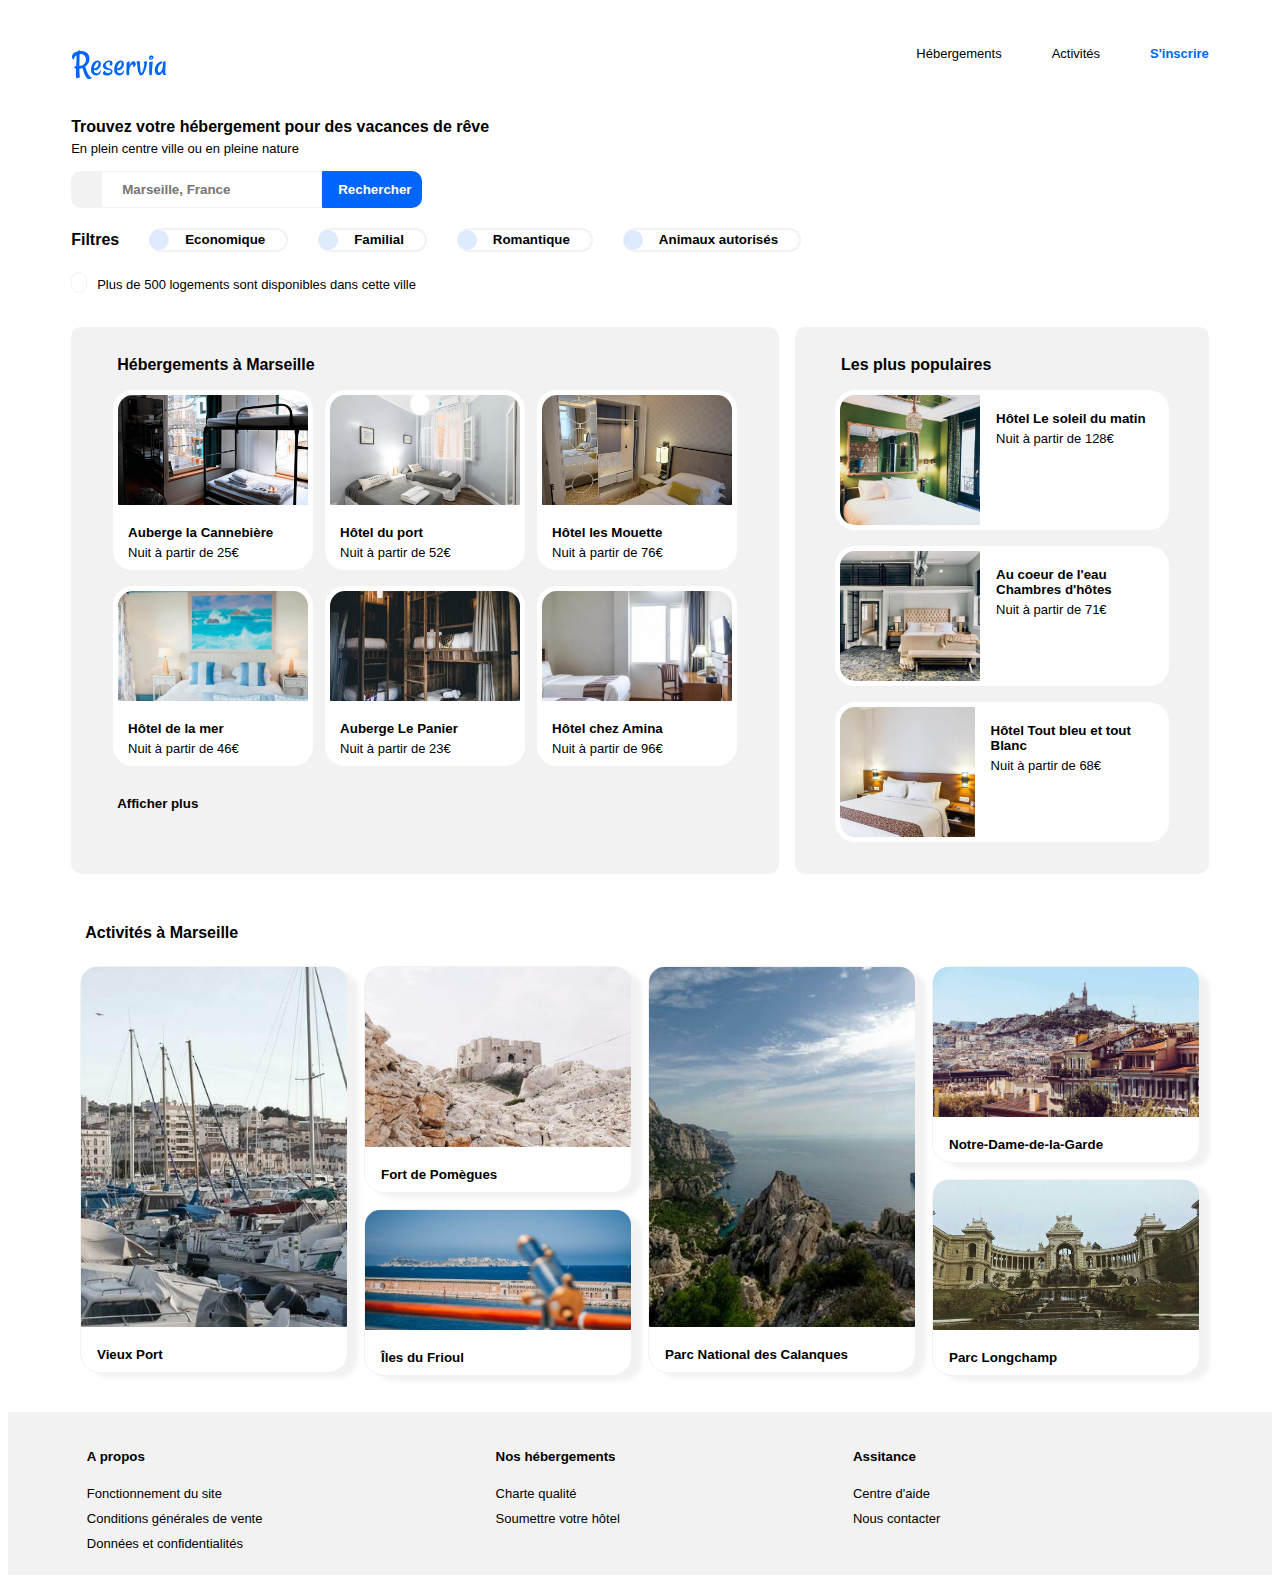
==== commit a4fd3a81: "add anchor" ====
--- a/index.html
+++ b/index.html
@@ -23,8 +23,8 @@
 
                     <nav id="nav_header">
                         <ul>
-                            <li><a href="#accomodation_section">Hébergements</a></li>
-                            <li><a href="#activity_section">Activités</a></li>
+                            <li><a href="#accomodation-section">Hébergements</a></li>
+                            <li><a href="#activity-section">Activités</a></li>
                             <li><a href="#"><strong>S'inscrire</strong></a></li>
                         </ul>
                     </nav>
@@ -93,85 +93,97 @@
                     </div>
                     
                     <article>
-                        <div class="accomodation-border">
-                            <img class="accomodation_image cover-image" src="images/hebergements/marcus-loke-WQJvWU_HZFo-unsplash.jpg" alt="Auberge La Cannebière"/>
-                            <div class="accomodation_description">
-                                <h3>Auberge la Cannebière</h3>
-                                <p>Nuit à partir de 25€</p>
-                                <i class="fas fa-star blue"></i>
-                                <i class="fas fa-star blue"></i>
-                                <i class="fas fa-star blue"></i>
-                                <i class="fas fa-star blue"></i>
-                                <i class="fas fa-star blue"></i>
-                                <i class="fas fa-star"></i>
-                            </div>
-                        </div>
+                        <a href="#">
+                            <div class="accomodation-border">
+                                <img class="accomodation_image cover-image" src="images/hebergements/marcus-loke-WQJvWU_HZFo-unsplash.jpg" alt="Auberge La Cannebière"/>
+                                <div class="accomodation_description">
+                                    <h3>Auberge la Cannebière</h3>
+                                    <p>Nuit à partir de 25€</p>
+                                    <i class="fas fa-star blue"></i>
+                                    <i class="fas fa-star blue"></i>
+                                    <i class="fas fa-star blue"></i>
+                                    <i class="fas fa-star blue"></i>
+                                    <i class="fas fa-star blue"></i>
+                                    <i class="fas fa-star"></i>
+                                </div>
+                            </div>
+                        </a>
                        
-                        <div class="accomodation-border">
-                            <img class="accomodation_image cover-image" src="images/hebergements/fred-kleber-gTbaxaVLvsg-unsplash.jpg" alt="Hôtel du port"/>
-                            <div class="accomodation_description">
-                                <h3>Hôtel du port</h3>
-                                <p>Nuit à partir de 52€</p>
-                                <i class="fas fa-star blue"></i>
-                                <i class="fas fa-star blue"></i>
-                                <i class="fas fa-star blue"></i>
-                                <i class="fas fa-star blue"></i>
-                                <i class="fas fa-star blue"></i>
-                                <i class="fas fa-star blue"></i>
-                            </div>
-                        </div>
-                        
-                        <div class="accomodation-border">
-                            <img class="accomodation_image cover-image" src="images/hebergements/reisetopia-B8WIgxA_PFU-unsplash.jpg" alt="Hôtel Les Mouettes"/>
-                            <div class="accomodation_description">
-                                <h3>Hôtel les Mouette</h3>
-                                <p>Nuit à partir de 76€</p>
-                                <i class="fas fa-star blue"></i>
-                                <i class="fas fa-star blue"></i>
-                                <i class="fas fa-star blue"></i>
-                                <i class="fas fa-star blue"></i>
-                                <i class="fas fa-star"></i>
-                            </div>
-                        </div>
-                        
-                        <div class="accomodation-border">
-                            <img class="accomodation_image cover-image" src="images/hebergements/annie-spratt-Eg1qcIitAuA-unsplash.jpg" alt="Hôtel de la mer"/>
-                            <div class="accomodation_description">
-                                <h3>Hôtel de la mer</h3>
-                                <p>Nuit à partir de 46€</p>
-                                <i class="fas fa-star blue"></i>
-                                <i class="fas fa-star blue"></i>
-                                <i class="fas fa-star blue"></i>
-                                <i class="fas fa-star"></i>
-                                <i class="fas fa-star"></i>
-                            </div>
-                        </div>
-                        
-                        <div class="accomodation-border">
-                            <img class="accomodation_image cover-image" src="images/hebergements/nicate-lee-kT-ZyaiwBe0-unsplash.jpg" alt="Auberge Le Panier"/>
-                            <div class="accomodation_description">
-                                <h3>Auberge Le Panier</h3>
-                                <p>Nuit à partir de 23€</p>
-                                <i class="fas fa-star blue"></i>
-                                <i class="fas fa-star blue"></i>
-                                <i class="fas fa-star blue"></i>
-                                <i class="fas fa-star blue"></i>
-                                <i class="fas fa-star"></i>
-                            </div>
-                        </div>
-                        
-                        <div class="accomodation-border">
-                            <img class="accomodation_image cover-image" src="images/hebergements/febrian-zakaria-M6S1WvfW68A-unsplash.jpg" alt="Hôtel chez Amina"/>
-                            <div class="accomodation_description">
-                                <h3>Hôtel chez Amina</h3>
-                                <p>Nuit à partir de 96€</p>
-                                <i class="fas fa-star blue"></i>
-                                <i class="fas fa-star blue"></i>
-                                <i class="fas fa-star blue"></i>
-                                <i class="fas fa-star blue"></i>
-                                <i class="fas fa-star blue"></i>
-                            </div>
-                        </div>
+                        <a href="#">
+                            <div class="accomodation-border">
+                                <img class="accomodation_image cover-image" src="images/hebergements/fred-kleber-gTbaxaVLvsg-unsplash.jpg" alt="Hôtel du port"/>
+                                <div class="accomodation_description">
+                                    <h3>Hôtel du port</h3>
+                                    <p>Nuit à partir de 52€</p>
+                                    <i class="fas fa-star blue"></i>
+                                    <i class="fas fa-star blue"></i>
+                                    <i class="fas fa-star blue"></i>
+                                    <i class="fas fa-star blue"></i>
+                                    <i class="fas fa-star blue"></i>
+                                    <i class="fas fa-star blue"></i>
+                                </div>
+                             </div>
+                        </a>
+                        
+                        <a href="#">
+                            <div class="accomodation-border">
+                                <img class="accomodation_image cover-image" src="images/hebergements/reisetopia-B8WIgxA_PFU-unsplash.jpg" alt="Hôtel Les Mouettes"/>
+                                <div class="accomodation_description">
+                                    <h3>Hôtel les Mouette</h3>
+                                    <p>Nuit à partir de 76€</p>
+                                    <i class="fas fa-star blue"></i>
+                                    <i class="fas fa-star blue"></i>
+                                    <i class="fas fa-star blue"></i>
+                                    <i class="fas fa-star blue"></i>
+                                    <i class="fas fa-star"></i>
+                                </div>
+                            </div>
+                        </a>
+                        
+                        <a href="#">
+                            <div class="accomodation-border">
+                                <img class="accomodation_image cover-image" src="images/hebergements/annie-spratt-Eg1qcIitAuA-unsplash.jpg" alt="Hôtel de la mer"/>
+                                <div class="accomodation_description">
+                                    <h3>Hôtel de la mer</h3>
+                                    <p>Nuit à partir de 46€</p>
+                                    <i class="fas fa-star blue"></i>
+                                    <i class="fas fa-star blue"></i>
+                                    <i class="fas fa-star blue"></i>
+                                    <i class="fas fa-star"></i>
+                                    <i class="fas fa-star"></i>
+                                </div>
+                            </div>
+                        </a>
+                        
+                        <a href="#">
+                            <div class="accomodation-border">
+                                <img class="accomodation_image cover-image" src="images/hebergements/nicate-lee-kT-ZyaiwBe0-unsplash.jpg" alt="Auberge Le Panier"/>
+                                <div class="accomodation_description">
+                                    <h3>Auberge Le Panier</h3>
+                                    <p>Nuit à partir de 23€</p>
+                                    <i class="fas fa-star blue"></i>
+                                    <i class="fas fa-star blue"></i>
+                                    <i class="fas fa-star blue"></i>
+                                    <i class="fas fa-star blue"></i>
+                                    <i class="fas fa-star"></i>
+                                </div>
+                            </div>
+                        </a>
+                        
+                        <a href="#">
+                            <div class="accomodation-border">
+                                <img class="accomodation_image cover-image" src="images/hebergements/febrian-zakaria-M6S1WvfW68A-unsplash.jpg" alt="Hôtel chez Amina"/>
+                                <div class="accomodation_description">
+                                    <h3>Hôtel chez Amina</h3>
+                                    <p>Nuit à partir de 96€</p>
+                                    <i class="fas fa-star blue"></i>
+                                    <i class="fas fa-star blue"></i>
+                                    <i class="fas fa-star blue"></i>
+                                    <i class="fas fa-star blue"></i>
+                                    <i class="fas fa-star blue"></i>
+                                </div>
+                            </div>
+                        </a>
                     </article>
                     <div>
                         <h5>Afficher plus</h5>
@@ -187,56 +199,62 @@
                         </div>
     
                         <div>
-                            <div class="popular-accomodation popular-accomodation-border">
-                                <img class="popular_image cover-image" src="images/hebergements/emile-guillemot-Bj_rcSC5XfE-unsplash.jpg" alt="Hôtel Le soleil du matin"/>
-                                <div class="popular_description">
-                                    <div class="popular_title">
-                                        <h3>Hôtel Le soleil du matin</h3>
-                                        <p>Nuit à partir de 128€</p>
+                            <a href="#">
+                                <div class="popular-accomodation popular-accomodation-border">
+                                    <img class="popular_image cover-image" src="images/hebergements/emile-guillemot-Bj_rcSC5XfE-unsplash.jpg" alt="Hôtel Le soleil du matin"/>
+                                    <div class="popular_description">
+                                        <div class="popular_title">
+                                            <h3>Hôtel Le soleil du matin</h3>
+                                            <p>Nuit à partir de 128€</p>
+                                        </div>
+                                        <div class="popular_star">
+                                            <i class="fas fa-star blue"></i>
+                                            <i class="fas fa-star blue"></i>
+                                            <i class="fas fa-star blue"></i>
+                                            <i class="fas fa-star blue"></i>
+                                            <i class="fas fa-star blue"></i>
+                                        </div>
                                     </div>
-                                    <div class="popular_star">
-                                        <i class="fas fa-star blue"></i>
-                                        <i class="fas fa-star blue"></i>
-                                        <i class="fas fa-star blue"></i>
-                                        <i class="fas fa-star blue"></i>
-                                        <i class="fas fa-star blue"></i>
+                                </div>
+                            </a>
+                            
+                            <a href="#">
+                                <div class="popular-accomodation popular-accomodation-border">
+                                    <img class="popular_image cover-image" src="images/hebergements/aw-creative-VGs8z60yT2c-unsplash.jpg" alt="Au coeur de l'eau Chambres d'hôtes"/>
+                                    <div class="popular_description">
+                                        <div class="popular_title">
+                                            <h3>Au coeur de l'eau Chambres d'hôtes</h3>
+                                            <p>Nuit à partir de 71€</p>
+                                        </div>
+                                        <div class="popular_star">
+                                            <i class="fas fa-star blue"></i>
+                                            <i class="fas fa-star blue"></i>    
+                                            <i class="fas fa-star blue"></i>
+                                            <i class="fas fa-star blue"></i>
+                                            <i class="fas fa-star"></i>
+                                        </div>
                                     </div>
                                 </div>
-                            </div>
+                            </a>
                             
-                            <div class="popular-accomodation popular-accomodation-border">
-                                <img class="popular_image cover-image" src="images/hebergements/aw-creative-VGs8z60yT2c-unsplash.jpg" alt="Au coeur de l'eau Chambres d'hôtes"/>
-                                <div class="popular_description">
-                                    <div class="popular_title">
-                                        <h3>Au coeur de l'eau Chambres d'hôtes</h3>
-                                        <p>Nuit à partir de 71€</p>
+                            <a href="#">
+                                <div class="popular-accomodation popular-accomodation-border">
+                                    <img class="popular_image cover-image" src="images/hebergements/febrian-zakaria-sjvU0THccQA-unsplash.jpg" alt="Hôtel Tout bleu et Blanc"/>
+                                    <div class="popular_description">
+                                        <div class="popular_title">
+                                            <h3>Hôtel Tout bleu et tout Blanc</h3>
+                                            <p>Nuit à partir de 68€</p>
+                                        </div>
+                                        <div class="popular_star">
+                                            <i class="fas fa-star blue"></i>
+                                            <i class="fas fa-star blue"></i>
+                                            <i class="fas fa-star blue"></i>
+                                            <i class="fas fa-star blue"></i>
+                                            <i class="fas fa-star"></i>
+                                        </div>
                                     </div>
-                                    <div class="popular_star">
-                                        <i class="fas fa-star blue"></i>
-                                        <i class="fas fa-star blue"></i>    
-                                        <i class="fas fa-star blue"></i>
-                                        <i class="fas fa-star blue"></i>
-                                        <i class="fas fa-star"></i>
-                                    </div>
-                                </div>
-                            </div>
-                            
-                            <div class="popular-accomodation popular-accomodation-border">
-                                <img class="popular_image cover-image" src="images/hebergements/febrian-zakaria-sjvU0THccQA-unsplash.jpg" alt="Hôtel Tout bleu et Blanc"/>
-                                <div class="popular_description">
-                                    <div class="popular_title">
-                                        <h3>Hôtel Tout bleu et tout Blanc</h3>
-                                        <p>Nuit à partir de 68€</p>
-                                    </div>
-                                    <div class="popular_star">
-                                        <i class="fas fa-star blue"></i>
-                                        <i class="fas fa-star blue"></i>
-                                        <i class="fas fa-star blue"></i>
-                                        <i class="fas fa-star blue"></i>
-                                        <i class="fas fa-star"></i>
-                                    </div>
-                                </div>
-                            </div>
+                                </div>
+                            </a>
                         </div>
                     </div>
                 </aside>
@@ -248,38 +266,50 @@
                 </div>
 
                 <div id="activity">
-                    <div class="activity-border">
-                        <img class="activity_lg-size activity_image cover-image" src="images/activites/reno-laithienne-QUgJhdY5Fyk-unsplash.jpg" alt="Vieux Port"/>
-                        <h3 class="activity_description">Vieux Port</h3>
-                    </div>
+                    <a href="#">
+                        <div class="activity-border">
+                            <img class="activity_lg-size activity_image cover-image" src="images/activites/reno-laithienne-QUgJhdY5Fyk-unsplash.jpg" alt="Vieux Port"/>
+                            <h3 class="activity_description">Vieux Port</h3>
+                        </div>
+                    </a>
     
                     <div>
+                        <a href="#">
+                            <div class="activity-border">
+                                <img class="activity_md-size activity_image cover-image" src="images/activites/paul-hermann-QFTrLdQIRhI-unsplash.jpg" alt="Fort de Pomègues"/>
+                                <h3 class="activity_description">Fort de Pomègues</h3>
+                            </div>
+                        </a>
+                        
+                        <a href="#">
+                            <div class="activity-border">
+                                <img class="activity_sm-size activity_image cover-image" src="images/activites/kevin-hikari-rV_Qd1l-VXg-unsplash.jpg" alt="Îles du Frioul"/>
+                                <h3 class="activity_description">Îles du Frioul</h3>
+                            </div>
+                        </a>
+                    </div>
+    
+                    <a href="#">
                         <div class="activity-border">
-                            <img class="activity_md-size activity_image cover-image" src="images/activites/paul-hermann-QFTrLdQIRhI-unsplash.jpg" alt="Fort de Pomègues"/>
-                            <h3 class="activity_description">Fort de Pomègues</h3>
-                        </div>
-                        
-                        <div class="activity-border">
-                            <img class="activity_sm-size activity_image cover-image" src="images/activites/kevin-hikari-rV_Qd1l-VXg-unsplash.jpg" alt="Îles du Frioul"/>
-                            <h3 class="activity_description">Îles du Frioul</h3>
-                        </div>
-                    </div>
+                            <img class="activity_lg-size activity_image cover-image" src="images/activites/kilyan-sockalingum-NR8-cBCN3aI-unsplash.jpg" alt="Parc National des Calanques"/>
+                            <h3 class="activity_description">Parc National des Calanques</h3>
+                        </div>
+                    </a>
     
-                    <div class="activity-border">
-                        <img class="activity_lg-size activity_image cover-image" src="images/activites/kilyan-sockalingum-NR8-cBCN3aI-unsplash.jpg" alt="Parc National des Calanques"/>
-                        <h3 class="activity_description">Parc National des Calanques</h3>
-                    </div>
-    
-                    <div>
-                        <div class="activity-border">
-                            <img class="activity_half-size activity_image cover-image" src="images/activites/florian-wehde-xW9e8gdotxI-unsplash.jpg" alt="Notre-Dame-de-la-Garde"/>
-                            <h3 class="activity_description">Notre-Dame-de-la-Garde</h3>
-                        </div>
+                    <div>
+                        <a href="#">
+                            <div class="activity-border">
+                                <img class="activity_half-size activity_image cover-image" src="images/activites/florian-wehde-xW9e8gdotxI-unsplash.jpg" alt="Notre-Dame-de-la-Garde"/>
+                                <h3 class="activity_description">Notre-Dame-de-la-Garde</h3>
+                            </div>
+                        </a>
         
-                        <div class="activity-border">
-                            <img class="activity_half-size activity_image cover-image" src="images/activites/lena-paulin-wH2-EJoDcV0-unsplash.jpg" alt="Parc Longchamp"/>
-                            <h3 class="activity_description">Parc Longchamp</h3>
-                        </div>
+                        <a href="">
+                            <div class="activity-border">
+                                <img class="activity_half-size activity_image cover-image" src="images/activites/lena-paulin-wH2-EJoDcV0-unsplash.jpg" alt="Parc Longchamp"/>
+                                <h3 class="activity_description">Parc Longchamp</h3>
+                            </div>
+                        </a>
                     </div>
                 </div>
             </section>
--- a/stylesheet.css
+++ b/stylesheet.css
@@ -111,7 +111,6 @@
     border-radius: 1px 10px 10px 1px;
     padding-right: 10px;
     color: white;
-    cursor: pointer;
 }
 
 #clic_research:focus, input:focus {
@@ -141,12 +140,12 @@
     border: none;
     padding-left: 16px;
     background-color: white;
-    cursor: pointer;
 }
 
 input:hover {
     color:#0065FC;
     font-weight: bold;
+    cursor: pointer;
 }
 
 .fa-info {
@@ -166,6 +165,7 @@
     border-radius: 50px 50px;
     margin-left: 30px;
     padding-right: 15px;
+    cursor: pointer;
 }
 
 label, p, .fa-map-marker-alt {
@@ -210,7 +210,6 @@
     border-radius: 20px 20px;
     margin: 8px 6px 8px;
     padding: 5px 5px;
-    cursor: pointer;
 }
 
 aside {
@@ -235,7 +234,6 @@
     border-radius: 20px 20px;
     margin: 8px 8px 16px;
     padding: 5px 5px;
-    cursor: pointer;
 }
 
 .popular_image {
@@ -283,7 +281,6 @@
     border-radius: 20px 20px;
     box-shadow: 10px 5px 5px #F2F2F2;
     margin: 16px 8px;
-    cursor: pointer;
 }
 
 .activity_image {
@@ -381,7 +378,6 @@
         border: #F2F2F2 solid 1px;
         border-right: none;
         padding-right: 40px;
-        cursor: auto;
     }
 
     .fa-search {
@@ -532,7 +528,6 @@
         border: #F2F2F2 solid 1px;
         border-right: none;
         padding-right: 80px;
-        cursor: auto;
     }
 
     .fa-search {
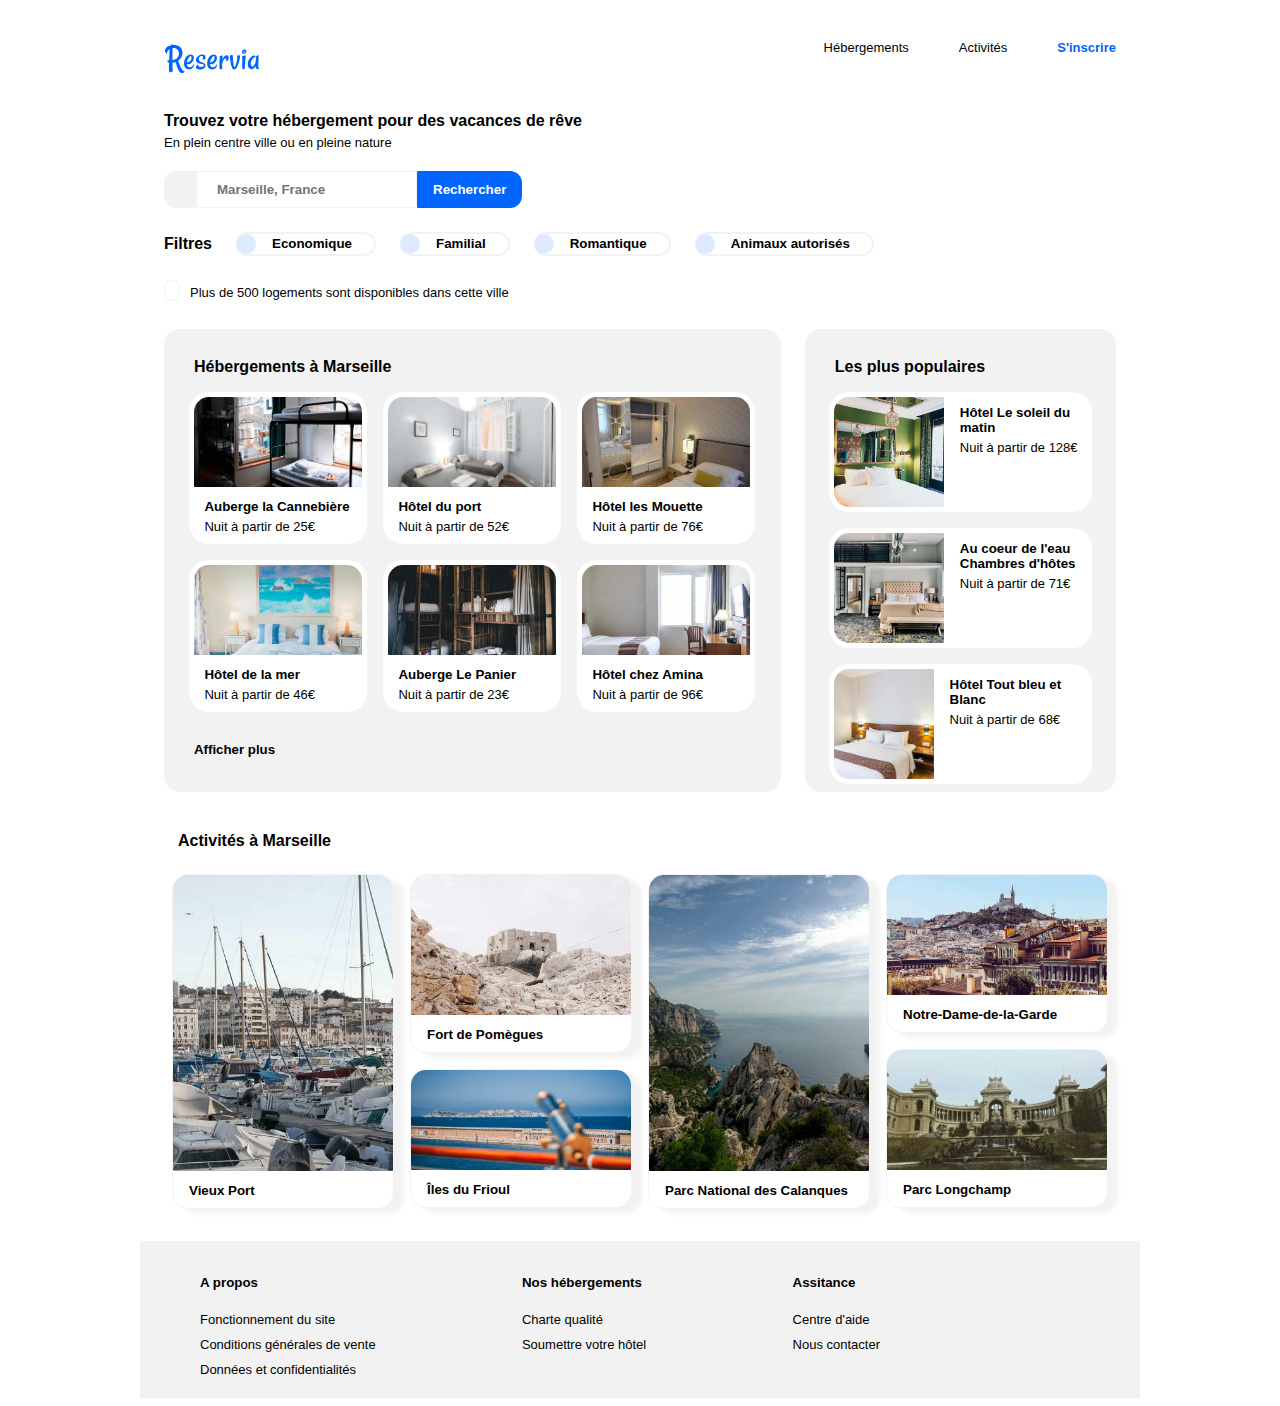
==== commit e5376c21: "update responsive mobile" ====
--- a/index.html
+++ b/index.html
@@ -9,8 +9,7 @@
     </head>
 
     <body>
-        <div id="container">
-            
+        <div id="container">     
             <header>
                 <div id="header-nav">
                     <div id="logo">
@@ -31,9 +30,9 @@
                 </div>
                 
                 <nav id="nav-mobile">
-                    <div id="accomodation_activity">
-                        <a href="#accomodation_section">Hébergements</a>
-                        <a href="#activity">Activités</a> 
+                    <div id="accomodation-activity">
+                        <a href="#accomodation-section">Hébergements</a>
+                        <a href="#activity-section">Activités</a> 
                     </div>  
                 </nav>
 
@@ -46,8 +45,8 @@
                     <i class="fas fa-map-marker-alt"></i>
 
                     <form>
-                        <input type="text" name="research" id="research_button" placeholder="Marseille, France"/> 
-                        <input type="button" value="Rechercher" id="clic_research"/>
+                        <input type="text" name="research" id="research-button" placeholder="Marseille, France"/> 
+                        <input type="button" value="Rechercher" id="clic-research"/>
                         <i class="fas fa-search"></i>
                     </form>
                 </div>
@@ -198,7 +197,7 @@
                             <i class="fas fa-chart-line"></i>
                         </div>
     
-                        <div>
+                        <div id="popular-content">
                             <a href="#">
                                 <div class="popular-accomodation popular-accomodation-border">
                                     <img class="popular_image cover-image" src="images/hebergements/emile-guillemot-Bj_rcSC5XfE-unsplash.jpg" alt="Hôtel Le soleil du matin"/>
@@ -242,7 +241,7 @@
                                     <img class="popular_image cover-image" src="images/hebergements/febrian-zakaria-sjvU0THccQA-unsplash.jpg" alt="Hôtel Tout bleu et Blanc"/>
                                     <div class="popular_description">
                                         <div class="popular_title">
-                                            <h3>Hôtel Tout bleu et tout Blanc</h3>
+                                            <h3>Hôtel Tout bleu et Blanc</h3>
                                             <p>Nuit à partir de 68€</p>
                                         </div>
                                         <div class="popular_star">
--- a/stylesheet.css
+++ b/stylesheet.css
@@ -1,14 +1,29 @@
 @font-face {
-    font-family: "raleway";
+    font-family: "raleway-regular";
     src: url("raleway/Raleway-Regular.ttf") format("truetype");
-    src: url("ralewy/Raleway-SemiBold.ttf") format("truetype");
     font-style: normal;
     font-weight: normal;
 }
 
+@font-face {
+    font-family: "raleway-semiBold";
+    src: url("raleway/Raleway-SemiBold.ttf") format("truetype");
+    font-style: normal;
+    font-weight: normal;
+}
+
+#container {
+    width: 1000px;
+    margin-left: auto;
+    margin-right: auto;
+}
+
 body {
-    font-family: "raleway", Arial, Helvetica, sans-serif;
-    font-weight: normal;
+    font-family: "raleway-regular", Arial, Helvetica, sans-serif;
+}
+
+h1, h2, h3, h4, h5, #filter {
+    font-family: "raleway-semiBold", Arial, Helvetica, sans-serif;
 }
 
 h1, h3 {
@@ -24,7 +39,7 @@
 }
 
 h3 {
-    margin-top: 16px;
+    margin-top: 8px;
 }
 
 h3, h4 {
@@ -33,6 +48,10 @@
 
 h2, h5 {
     margin-left: 14px;
+}
+
+p, li {
+    font-size: small;
 }
 
 strong {
@@ -44,10 +63,6 @@
     margin-top: 12px;
 }
 
-p, li {
-    font-size: small;
-}
-
 #header-nav {
     display: flex;
     justify-content: space-between;
@@ -58,10 +73,7 @@
 }
 
 header {
-    width: 90%;
-    margin: auto;
-    margin-top: 30px;
-    margin-bottom: 30px;
+    margin: 24px 24px;
 }
 
 ul {
@@ -83,57 +95,69 @@
 #nav_header a:hover {
     color: #0065FC;
     border-top: solid 1px #0065FC;
-    padding-top: 40px;
-}
-
-#filter-form {
-    margin: 20px 0px;
-}
-
-form, #research, #information, #accomodation-section, .popular-accomodation {
+    padding-top: 32px;
+}
+
+form, #information, #accomodation-section, .popular-accomodation {
     display: flex;
 }
 
 #research {
+   display: flex;
    width: 25%;
-   margin: 10px 0px;
-}
-
-#research_button {
+   margin: 16px 0px;
+}
+
+.fa-map-marker-alt {
+    background-color: #F2F2F2;
+    border-radius: 12px 1px 1px 12px;
+    padding-left: 16px;
+    padding-right: 16px;
+}
+
+#research-button {
     padding: 10px 20px;
     border: #F2F2F2 solid 1px;
+    color: black;
     cursor: auto;
-    color: black;
-}
-
-#clic_research {
+}
+
+#clic-research {
+    color: white;
     background-color: #0065FC;
-    border-radius: 1px 10px 10px 1px;
-    padding-right: 10px;
-    color: white;
-}
-
-#clic_research:focus, input:focus {
+    border-radius: 1px 12px 12px 1px;
+    padding-left: 16px;
+    padding-right: 16px;
+}
+
+#clic-research:focus, input:focus {
     outline: none;
-}
-
-.fa-map-marker-alt {
-    padding-left: 15px;
-    padding-right: 15px;
-    background-color: #F2F2F2;
-    border-radius: 10px 1px 1px 10px;
 }
 
 label, input {
     font-weight: bold;
+}
+
+#filter-form {
+    margin: 24px 0px;
+}
+
+.filter {
+    display: flex;
+    border-top: solid 2px #F2F2F2;
+    border-right: solid 2px #F2F2F2;
+    border-bottom: solid 2px #F2F2F2;
+    border-radius: 50px 50px;
+    margin-left: 24px;
+    padding-right: 16px;
 }
 
 .filter_icon {
     color: #0065FC;
     background-color: #DEEBFF;
-    border: #DEEBFF;
     border-radius: 50px 50px;
     padding: 10px 10px;
+    cursor: pointer;
 }
 
 input {
@@ -157,16 +181,6 @@
     padding: 4px 7px;
 }
 
-.filter {
-    display: flex;
-    border-top: solid 2px #F2F2F2;
-    border-right: solid 2px #F2F2F2;
-    border-bottom: solid 2px #F2F2F2;
-    border-radius: 50px 50px;
-    margin-left: 30px;
-    padding-right: 15px;
-    cursor: pointer;
-}
 
 label, p, .fa-map-marker-alt {
     display: flex;
@@ -180,24 +194,22 @@
 }
 
 #accomodation {
-    width: 60%;
-    margin-left: 5%;
-    margin-right: 16px;
-    padding: 16px 32px;
+    width: 80%;
+    margin: 0px 24px 0px 24px;
+    padding: 16px 16px 8px;
     background-color: #F2F2F2;
-    border-radius: 10px 10px;
+    border-radius: 16px 16px;
 }
 
 article, #activity {
-    width: auto;
     display: flex;
     justify-content: center;
     flex-wrap: wrap;
 }
 
 .accomodation_image {
-    width: 190px;
-    height: 110px;
+    width: 168px;
+    height: 90px;
     border-radius: 15px 15px 1px 1px;
 }
 
@@ -205,52 +217,44 @@
     padding-left: 10px;
 }
 
-.accomodation-border {
+.accomodation-border, .popular-accomodation-border {
     background-color: white;
     border-radius: 20px 20px;
-    margin: 8px 6px 8px;
+    margin: 8px 8px;
     padding: 5px 5px;
 }
 
 aside {
-    margin-right: 5%;
-    padding: 16px 32px;
-    border: #F2F2F2;
+    margin-right: 24px;
+    padding: 16px 16px 0px;
     background-color: #F2F2F2;
-    border-radius: 10px 10px;
-}
-
-#popular {
+    border-radius: 16px 16px;
+}
+
+#popular, .popular_description {
     display: flex;
     flex-direction: column;
 }
 
+#popular-chart_line {
+    display: flex;
+    justify-content: space-between;
+}
+
 .fa-chart-line {
-    margin-top: 15px;
-}
-
-.popular-accomodation-border {
-    background-color: white;
-    border-radius: 20px 20px;
-    margin: 8px 8px 16px;
-    padding: 5px 5px;
+    margin-top: 16px;
+    margin-right: 12px;
+}
+
+#popular-content {
+    display: contents;
 }
 
 .popular_image {
-    width: 140px;
-    height: 130px;
+    width: 110px;
+    height: 110px;
     margin-right: 16px;
     border-radius: 15px 1px 1px 15px;
-}
-
-#popular-chart_line {
-    display: flex;
-    justify-content: space-between;
-}
-
-.popular_description {
-    display: flex;
-    flex-direction: column;
 }
 
 .popular_title {
@@ -269,23 +273,15 @@
 }
 
 #activity-section {
-    width: 90%;
-    margin: auto;
-    margin-top: 50px;
-    margin-bottom: 20px;
+    margin: 40px 24px 16px 24px;
 }
 
 .activity-border {
     border:#F2F2F2 solid 1px;
     background-color: white;
-    border-radius: 20px 20px;
+    border-radius: 16px 16px;
     box-shadow: 10px 5px 5px #F2F2F2;
-    margin: 16px 8px;
-}
-
-.activity_image {
-    border-radius: 15px 15px 1px 1px;
-    width: 266px;
+    margin: 16px 8px 16px;
 }
 
 .activity_description {
@@ -294,26 +290,30 @@
     margin-bottom: 0px;
 }
 
+.activity_image {
+    border-radius: 15px 15px 1px 1px;
+    width: 220px;
+}
+
 .activity_sm-size {
+    height: 100px;
+}
+
+.activity_md-size {
+    height: 140px;
+}
+
+.activity_half-size {
     height: 120px;
 }
 
-.activity_md-size {
-    height: 180px;
-}
-
-.activity_half-size {
-    height: 150px;
-}
-
 .activity_lg-size {
-    height: 360px;
+    height: 296px;
 }
 
 footer {
     display: flex;
     justify-content: space-between;
-    border: #F2F2F2 solid;
     background-color: #F2F2F2;
     padding: 16px 26% 16px 6%;
 }
@@ -323,20 +323,113 @@
     padding-bottom: 5px;
 }
 
-@media only screen and (max-width : 320px) {
+@media only screen and (min-width : 768px) and (max-width : 1023px) {
+    #container {
+        width: 750px;
+        margin-left: auto;
+        margin-right: auto;
+    }
+
+    header {
+        margin-left: 32px;
+        margin-right: 32px;
+    }
+    
+    #inscription {
+        display: none;
+    }
+
+    .filter {
+        margin-left: 12px;
+        padding-right: 14px;
+    }
+
+    input {
+        padding-left: 12px;
+        padding-right: 0px;
+    }
+
+    aside {
+        margin-left: 32px;
+        margin-right: 32px;
+        padding: 0px 0px;
+    }
+
+    #popular {
+        padding: 16px 16px;
+    }
+
+    .popular_image {
+        width: 260px;
+        margin-right: 14px;
+    }
+
+    .popular-accomodation-border {
+        margin-right: 10px;
+        margin-left: 10px;
+    }
+
+    article {
+        padding: 0px 0px;
+    }
+
+    #accomodation-section {
+        display: flex;
+        flex-direction: column-reverse;
+    }
+
+    #accomodation {
+        width: auto;
+        margin: 16px 24px 0px;
+        padding: 8px 0px 0px;
+        background-color: #FFF;
+    }
+    
+    .accomodation_image {
+        height: 120px;
+    }
+
+    .accomodation_image, .activity_image {
+        width: 325px;
+    }
+    
+    .accomodation-border, .activity-border {
+        margin: 8px 8px;
+        box-shadow: 8px 8px 8px #F2F2F2;
+    }
+
+    #activity-section {
+        margin-top: 16px;
+    }
+
+    .activity_md-size, .activity_sm-size {
+        height: 120px;
+    }
+
+    footer {
+        margin-top: 16px;
+        padding: 16px 48px ;
+    }
+}
+
+@media only screen and (max-width : 767px) {
+    #container {
+        width: 360px;
+    }
+    
     h1 {
         margin-bottom: 10px;
     }
 
     h2, h5 {
-        margin-left: 16px;
+        margin-left: 24px;
     }
 
     h3 {
         margin-top: 8px;
     }
 
-    #nav_header, #clic_research {
+    #nav_header, #clic-research {
         display: none;
     }
 
@@ -355,13 +448,13 @@
         justify-content: flex-end;
     }
     
-    #accomodation_activity {
+    #accomodation-activity {
         display: flex;
         justify-content: space-around;
         margin-bottom: 32px;
     }
 
-    #accomodation_activity a {
+    #accomodation-activity a {
         border-top: none;
         padding-bottom: 16px;
         border-bottom: solid 2px #F2F2F2;
@@ -369,15 +462,15 @@
         text-align: center;
     }
 
-    #accomodation_activity a:hover {
+    #accomodation-activity a:hover {
         padding-top: 0px;
         border-bottom: solid 2px #0065FC;
     }
 
-    #research_button {
+    #research-button {
         border: #F2F2F2 solid 1px;
         border-right: none;
-        padding-right: 40px;
+        padding-right: 64px;
     }
 
     .fa-search {
@@ -393,7 +486,7 @@
 
     .filter {
         display: inline-block;
-        margin: 0px 2px 8px 0px;
+        margin: 0px 8px 8px 0px;
         padding-right: 8px;
     }
 
@@ -421,7 +514,7 @@
     }
 
     .accomodation_image, .activity_image {
-        width: 260px;
+        width: 310px;
         height: 110px;
     }
 
@@ -446,7 +539,7 @@
 
     aside {
         margin-right: 0px;
-        padding: 8px 8px;
+        padding: 8px 8px 24px;
         border-radius: inherit;
     }
 
@@ -455,7 +548,7 @@
     }
 
     .popular-accomodation {
-        margin-bottom: 0px;
+        margin: 8px 14px 0px;
         padding-top: 0px;
     }
 
@@ -469,326 +562,6 @@
         display: flex;
         flex-direction: column;
         flex-wrap: wrap;
-        padding: 16px 16px;
-    }
-}
-
-@media only screen and (min-width : 321px) and (max-width : 691px) {
-    h1 {
-        margin-bottom: 10px;
-    }
-
-    h2, h5 {
-        margin-left: 16px;
-    }
-
-    h3 {
-        margin-top: 8px;
-    }
-
-    #nav_header, #clic_research {
-        display: none;
-    }
-
-    #header-nav {
-        display: flex;
-        align-items: center;
-        margin-bottom: 16px;
-    }
-
-    #nav-mobile {
-        display: block;
-    }
-
-    #inscription {
-        display: flex;
-        justify-content: flex-end;
-    }
-    
-    #accomodation_activity {
-        display: flex;
-        justify-content: space-around;
-        margin-bottom: 32px;
-    }
-
-    #accomodation_activity a {
-        border-top: none;
-        padding-bottom: 16px;
-        border-bottom: solid 2px #F2F2F2;
-        flex: 1;
-        text-align: center;
-    }
-
-    #accomodation_activity a:hover {
-        padding-top: 0px;
-        border-bottom: solid 2px #0065FC;
-    }
-
-    #research_button {
-        border: #F2F2F2 solid 1px;
-        border-right: none;
-        padding-right: 80px;
-    }
-
-    .fa-search {
-        display: flex;
-        align-items: center;
-        color: white;
-        border: #0065FC 1px solid;
-        background-color: #0065FC;
-        border-radius: 1px 10px 10px 1px;
-        padding: 10px;
-        cursor: pointer;
-    }
-
-    .filter {
-        display: inline-block;
-        margin: 0px 8px 8px 0px;
-        padding-right: 8px;
-    }
-
-    #filter-form {
-        display: inline-block;
-        margin-top: 15px;
-        margin-bottom: 15px;
-    }
-
-    input {
-        padding-left: 8px;
-    }
-
-    label {
-        margin-bottom: 16px;
-    }
-
-    .fa-info {
-        display: flex;
-        align-items: flex-start;
-    }
-
-    .fa-chart-line:before {
-        padding-right: 8px;
-    }
-
-    .accomodation_image, .activity_image {
-        width: 320px;
-        height: 110px;
-    }
-
-    #accomodation, #activity-section {
-        width: auto;
-        background-color: #FFF;
-        padding: 16px 0px;
-        margin-left: 0px;
-        margin-right: 0px;
-    }
-
-    #accomodation-section {
-        display: flex;
-        flex-direction: column-reverse;
-        padding-bottom: 0px;
-    }
-
-    .accomodation-border, .activity-border {
-        box-shadow: 8px 8px 8px #F2F2F2;
-        margin: 8px 8px;
-    }
-
-    aside {
-        margin-right: 0px;
-        padding: 8px 8px;
-        border-radius: inherit;
-    }
-
-    .popular_image {
-        padding-top: 4px;
-    }
-
-    .popular-accomodation {
-        margin-bottom: 0px;
-        padding-top: 0px;
-    }
-
-    #activity-section {
-        width: auto;
-        margin-top: 0px;
-        padding-top: 0px;
-    }
-
-    footer {
-        display: flex;
-        flex-direction: column;
-        flex-wrap: wrap;
-        padding: 16px 16px;
-    }
-}
-
-@media only screen and (min-width : 692px) and (max-width : 767px) {    
-    h2, h5 {
-        margin-left: 48px;
-    }
-
-    input {
-        padding-left: 8px;
-    }
-
-    .filter {
-        display: inline-block;
-        margin: 16px 8px 0px 0px;
-        padding-right: 8px;
-    }
-
-    #filter-form {
-        display: inline-block;
-        margin-top: 15px;
-        margin-bottom: 15px;
-    }
-
-    #accomodation-section {
-        display: flex;
-        flex-direction: column-reverse;
-    }
-
-    aside {
-        margin-right: 0px;
-        padding: 0px 0px;
-        border-radius: inherit;
-    }
-
-    .fa-chart-line:before {
-        margin-right: 40px;
-    }
-
-    #popular {
-        padding-top: 16px;
-        padding-bottom: 16px;
-    }
-
-    .popular_image {
-        width: 260px;
-    }
-
-    .popular-accomodation-border {
-        margin-right: 40px;
-        margin-left: 40px;
-    }
-
-    #accomodation {
-        width: auto;
-        background-color: #FFF;
-        padding: 8px 0px 0px;
-        margin: 16px 0px 0px;
-    }
-
-    .accomodation-border {
-        box-shadow: 8px 8px 8px #F2F2F2;
-    }
-
-    .accomodation_image, .activity_image {
-        width: 310px;
-    }
-
-    #activity-section {
-        width: auto;
-        margin: 0px 0px 16px;
-    }
-
-    .activity_sm-size {
-        height: 120px;
-    }
-    
-    .activity_md-size {
-        height: 180px;
-    }
-    
-    .activity_half-size {
-        height: 150px;
-    }
-    
-    .activity_lg-size {
-        height: 360px;
-    }
-}
-
-@media only screen and (min-width : 768px) and (max-width : 1023px) {
-    h2, h5 {
-        margin-left: 48px;
-    }
-    
-    #inscription {
-        display: none;
-    }
-
-    .filter {
-        margin-left: 10px;
-    }
-
-    input {
-        padding-left: 8px;
-    }
-
-    article {
-        width: auto;
-        margin: 20px 30px;
-        padding: 0px 0px;
-    }
-
-    #accomodation-section {
-        display: flex;
-        flex-direction: column-reverse;
-    }
-
-    #accomodation {
-        width: auto;
-        margin: 16px 0px 0px;
-        padding: 8px 0px 0px;
-        background-color: #FFF;
-    }
-
-    .accomodation_image {
-        width: 202px;
-    }
-    
-    .accomodation-border {
-        margin: 8px 8px;
-        box-shadow: 8px 8px 8px #F2F2F2;
-    }
-
-    aside {
-        margin-right: 0px;
-        padding: 0px 0px;
-        border-radius: inherit;
-    }
-
-    .fa-chart-line:before {
-        margin-right: 40px;
-    }
-
-    #popular {
-        padding-top: 16px;
-        padding-bottom: 16px;
-    }
-
-    .popular_image {
-        width: 260px;
-        margin-right: 16px;
-    }
-
-    .popular-accomodation-border {
-        margin-right: 40px;
-        margin-left: 40px;
-    }
-
-    #activity-section {
-        width: auto;
-        margin-top: 0px;
-    }
-
-    .activity_image {
-        width: 310px;
-    }
-
-    .activity-border {
-        margin: 16px 16px;
+        padding: 16px 24px;
     }
 }